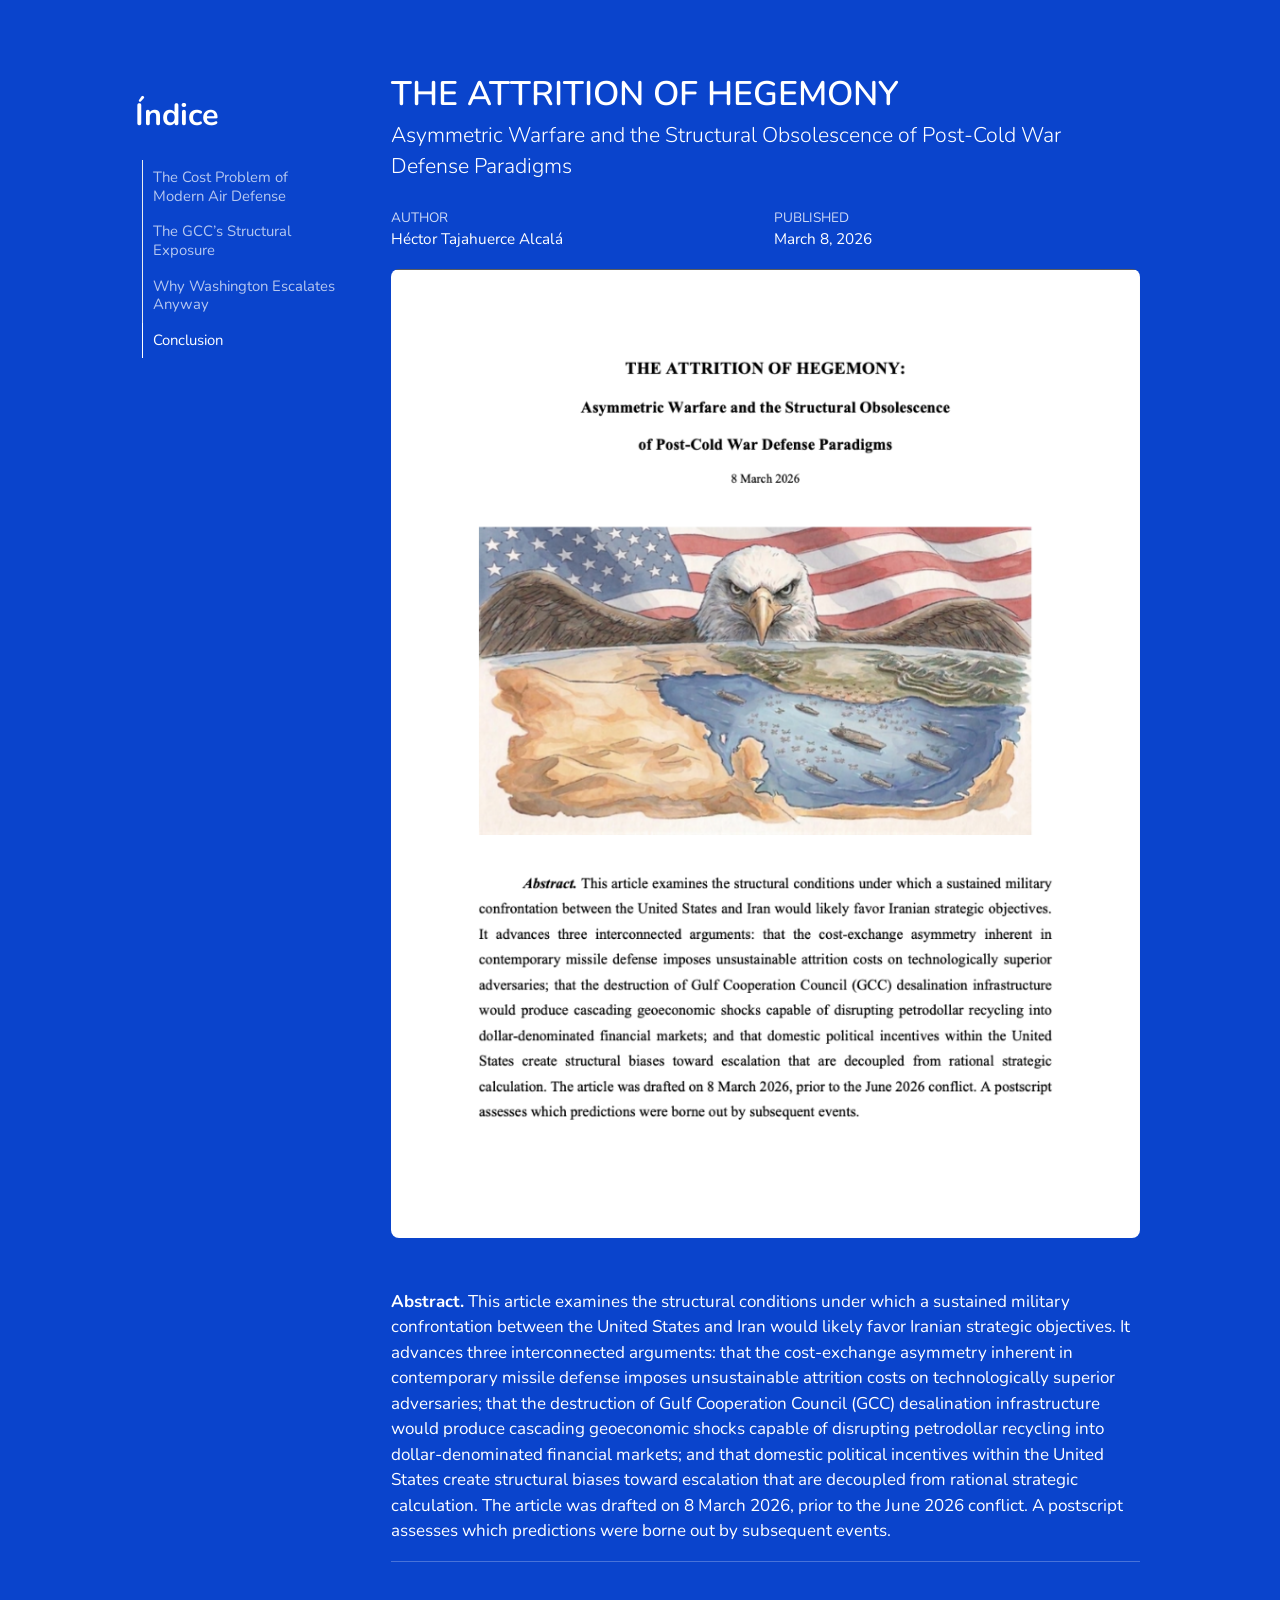
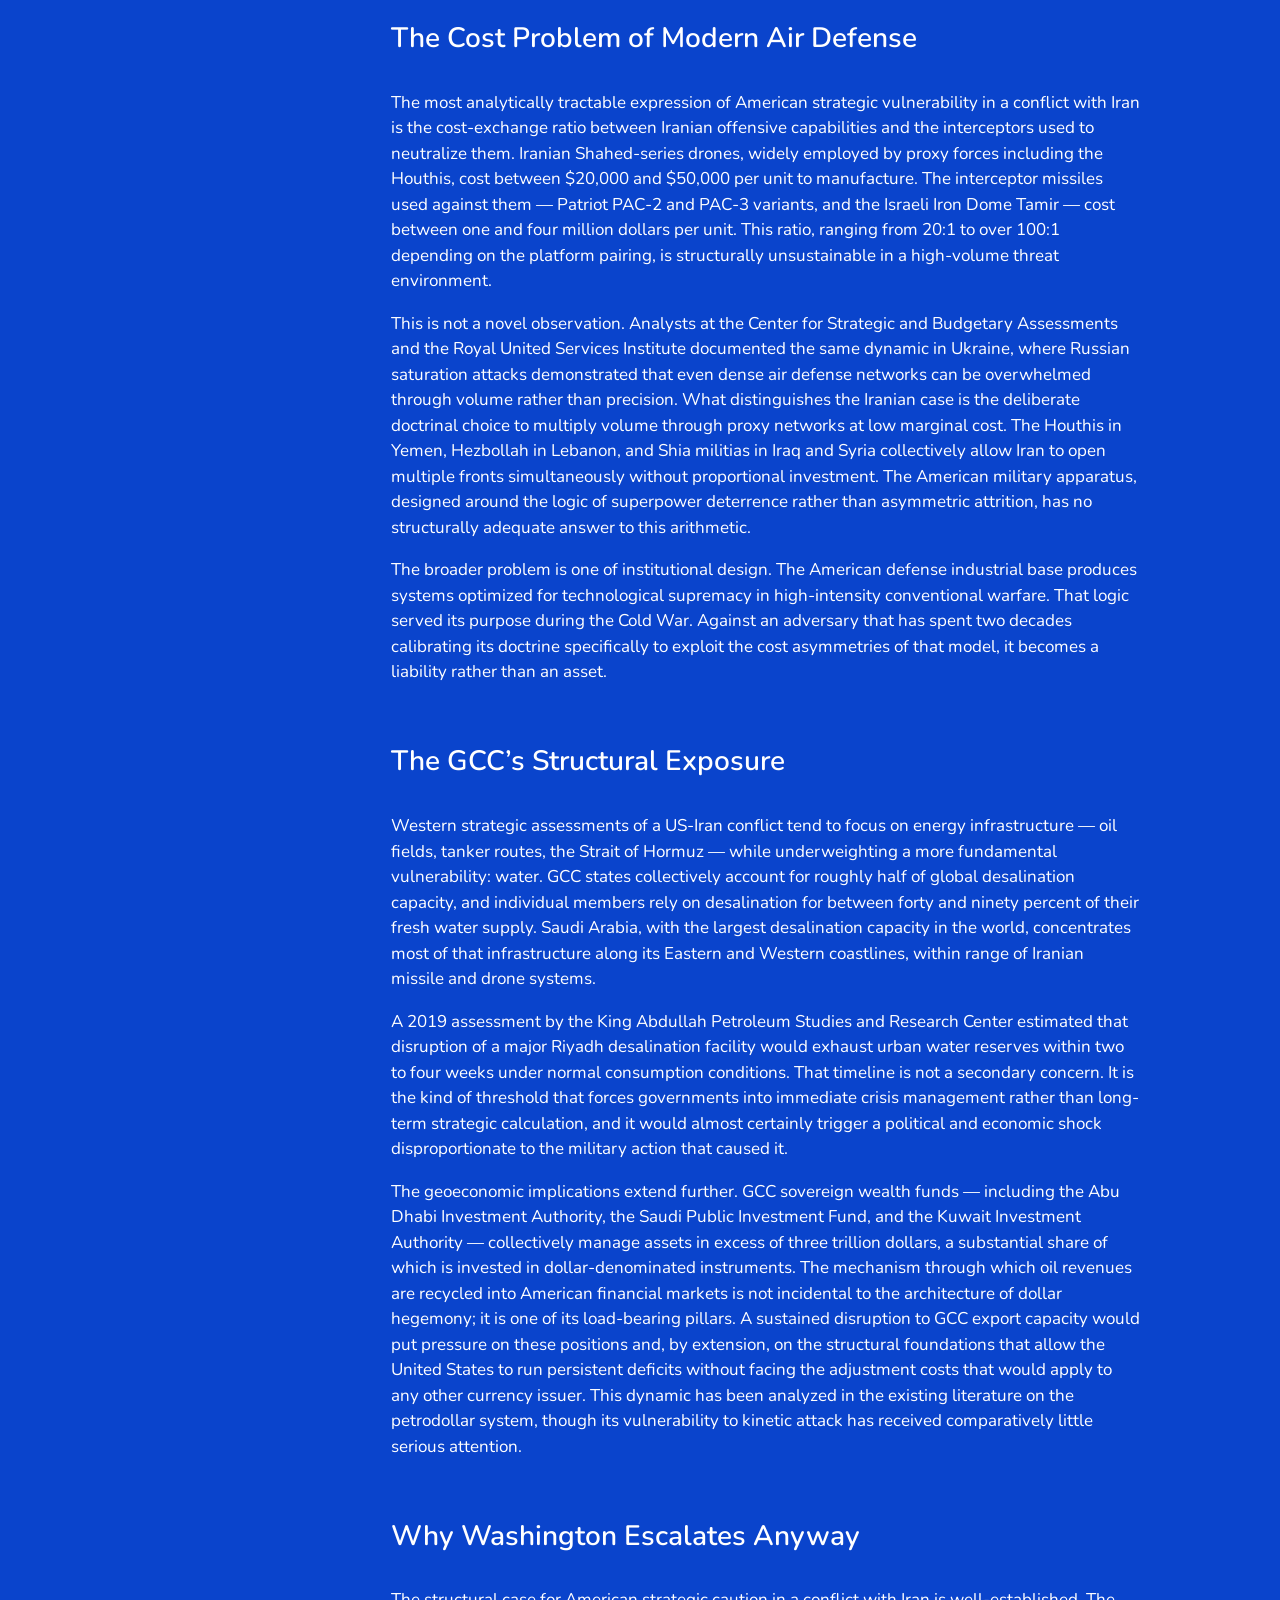
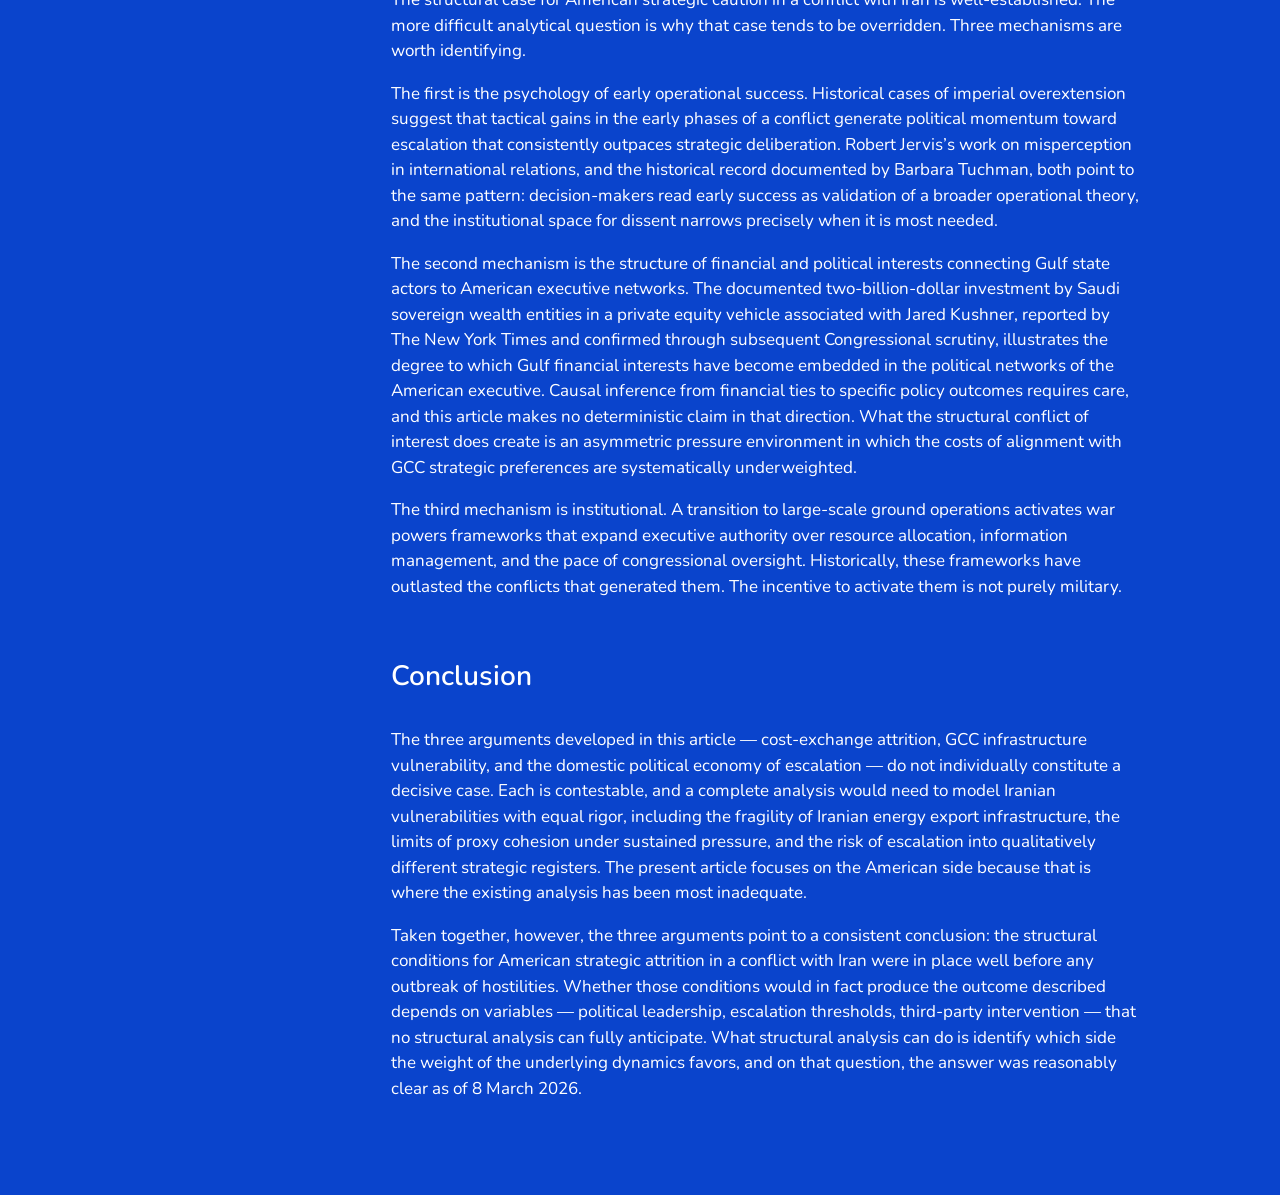
==== docs/articulo_hegemony.html @ c34b7be6 "Create article page and link from index" ====
<!DOCTYPE html>
<html xmlns="http://www.w3.org/1999/xhtml" lang="en" xml:lang="en"><head>

<meta charset="utf-8">
<meta name="generator" content="quarto-1.9.38">

<meta name="viewport" content="width=device-width, initial-scale=1.0, user-scalable=yes">

<meta name="author" content="Héctor Tajahuerce Alcalá">
<meta name="dcterms.date" content="2026-03-08">

<title>THE ATTRITION OF HEGEMONY</title>
<style>
/* Default styles provided by pandoc.
** See https://pandoc.org/MANUAL.html#variables-for-html for config info.
*/
code{white-space: pre-wrap;}
span.smallcaps{font-variant: small-caps;}
div.columns{display: flex; gap: min(4vw, 1.5em);}
div.column{flex: auto; overflow-x: auto;}
div.hanging-indent{margin-left: 1.5em; text-indent: -1.5em;}
ul.task-list{list-style: none;}
ul.task-list li input[type="checkbox"] {
  width: 0.8em;
  margin: 0 0.8em 0.2em -1em; /* quarto-specific, see https://github.com/quarto-dev/quarto-cli/issues/4556 */ 
  vertical-align: middle;
}
</style>


<script src="site_libs/quarto-nav/quarto-nav.js"></script>
<script src="site_libs/clipboard/clipboard.min.js"></script>
<script src="site_libs/quarto-search/autocomplete.umd.js"></script>
<script src="site_libs/quarto-search/fuse.min.js"></script>
<script src="site_libs/quarto-search/quarto-search.js"></script>
<meta name="quarto:offset" content="./">
<script src="site_libs/quarto-html/quarto.js" type="module"></script>
<script src="site_libs/quarto-html/tabsets/tabsets.js" type="module"></script>
<script src="site_libs/quarto-html/popper.min.js"></script>
<script src="site_libs/quarto-html/tippy.umd.min.js"></script>
<script src="site_libs/quarto-html/anchor.min.js"></script>
<link href="site_libs/quarto-html/tippy.css" rel="stylesheet">
<link href="site_libs/quarto-html/quarto-syntax-highlighting-15634bcf2e68342d4ad2dfa704d543f6.css" rel="stylesheet" id="quarto-text-highlighting-styles">
<script src="site_libs/bootstrap/bootstrap.min.js"></script>
<link href="site_libs/bootstrap/bootstrap-icons.css" rel="stylesheet">
<link href="site_libs/bootstrap/bootstrap-9e22be3872a279093625bbfcc23ac3bf.min.css" rel="stylesheet" append-hash="true" id="quarto-bootstrap" data-mode="light">
<script id="quarto-search-options" type="application/json">{
  "location": "sidebar",
  "copy-button": false,
  "collapse-after": 3,
  "panel-placement": "start",
  "type": "textbox",
  "limit": 50,
  "keyboard-shortcut": [
    "f",
    "/",
    "s"
  ],
  "show-item-context": false,
  "language": {
    "search-no-results-text": "No results",
    "search-matching-documents-text": "matching documents",
    "search-copy-link-title": "Copy link to search",
    "search-hide-matches-text": "Hide additional matches",
    "search-more-match-text": "more match in this document",
    "search-more-matches-text": "more matches in this document",
    "search-clear-button-title": "Clear",
    "search-text-placeholder": "",
    "search-detached-cancel-button-title": "Cancel",
    "search-submit-button-title": "Submit",
    "search-label": "Search"
  }
}</script>


<link rel="stylesheet" href="styles.css">
</head>

<body class="floating quarto-light">

<div id="quarto-search-results"></div>
<!-- content -->
<div id="quarto-content" class="quarto-container page-columns page-rows-contents page-layout-article">
<!-- sidebar -->
  <nav id="quarto-sidebar" class="sidebar collapse collapse-horizontal quarto-sidebar-collapse-item sidebar-navigation floating overflow-auto">
    <nav id="TOC" role="doc-toc" class="toc-active">
    <h2 id="toc-title">Índice</h2>
   
  <ul class="collapse">
  <li><a href="#the-cost-problem-of-modern-air-defense" id="toc-the-cost-problem-of-modern-air-defense" class="nav-link active" data-scroll-target="#the-cost-problem-of-modern-air-defense">The Cost Problem of Modern Air Defense</a></li>
  <li><a href="#the-gccs-structural-exposure" id="toc-the-gccs-structural-exposure" class="nav-link" data-scroll-target="#the-gccs-structural-exposure">The GCC’s Structural Exposure</a></li>
  <li><a href="#why-washington-escalates-anyway" id="toc-why-washington-escalates-anyway" class="nav-link" data-scroll-target="#why-washington-escalates-anyway">Why Washington Escalates Anyway</a></li>
  <li><a href="#conclusion" id="toc-conclusion" class="nav-link" data-scroll-target="#conclusion">Conclusion</a></li>
  </ul>
</nav>
</nav>
<div id="quarto-sidebar-glass" class="quarto-sidebar-collapse-item" data-bs-toggle="collapse" data-bs-target=".quarto-sidebar-collapse-item"></div>
<!-- margin-sidebar -->
    <div id="quarto-margin-sidebar" class="sidebar margin-sidebar zindex-bottom">
    </div>
<!-- main -->
<main class="content" id="quarto-document-content">

<header id="title-block-header" class="quarto-title-block default">
<div class="quarto-title">
<h1 class="title">THE ATTRITION OF HEGEMONY</h1>
<p class="subtitle lead">Asymmetric Warfare and the Structural Obsolescence of Post-Cold War Defense Paradigms</p>
</div>



<div class="quarto-title-meta">

    <div>
    <div class="quarto-title-meta-heading">Author</div>
    <div class="quarto-title-meta-contents">
             <p>Héctor Tajahuerce Alcalá </p>
          </div>
  </div>
    
    <div>
    <div class="quarto-title-meta-heading">Published</div>
    <div class="quarto-title-meta-contents">
      <p class="date">March 8, 2026</p>
    </div>
  </div>
  
    
  </div>
  


</header>


<p><img src="portada_articulo.png" class="img-fluid" style="width: 100%; border-radius: 8px; margin-bottom: 2rem;"></p>
<p><strong>Abstract.</strong> This article examines the structural conditions under which a sustained military confrontation between the United States and Iran would likely favor Iranian strategic objectives. It advances three interconnected arguments: that the cost-exchange asymmetry inherent in contemporary missile defense imposes unsustainable attrition costs on technologically superior adversaries; that the destruction of Gulf Cooperation Council (GCC) desalination infrastructure would produce cascading geoeconomic shocks capable of disrupting petrodollar recycling into dollar-denominated financial markets; and that domestic political incentives within the United States create structural biases toward escalation that are decoupled from rational strategic calculation. The article was drafted on 8 March 2026, prior to the June 2026 conflict. A postscript assesses which predictions were borne out by subsequent events.</p>
<hr>
<section id="the-cost-problem-of-modern-air-defense" class="level2">
<h2 class="anchored" data-anchor-id="the-cost-problem-of-modern-air-defense">The Cost Problem of Modern Air Defense</h2>
<p>The most analytically tractable expression of American strategic vulnerability in a conflict with Iran is the cost-exchange ratio between Iranian offensive capabilities and the interceptors used to neutralize them. Iranian Shahed-series drones, widely employed by proxy forces including the Houthis, cost between $20,000 and $50,000 per unit to manufacture. The interceptor missiles used against them — Patriot PAC-2 and PAC-3 variants, and the Israeli Iron Dome Tamir — cost between one and four million dollars per unit. This ratio, ranging from 20:1 to over 100:1 depending on the platform pairing, is structurally unsustainable in a high-volume threat environment.</p>
<p>This is not a novel observation. Analysts at the Center for Strategic and Budgetary Assessments and the Royal United Services Institute documented the same dynamic in Ukraine, where Russian saturation attacks demonstrated that even dense air defense networks can be overwhelmed through volume rather than precision. What distinguishes the Iranian case is the deliberate doctrinal choice to multiply volume through proxy networks at low marginal cost. The Houthis in Yemen, Hezbollah in Lebanon, and Shia militias in Iraq and Syria collectively allow Iran to open multiple fronts simultaneously without proportional investment. The American military apparatus, designed around the logic of superpower deterrence rather than asymmetric attrition, has no structurally adequate answer to this arithmetic.</p>
<p>The broader problem is one of institutional design. The American defense industrial base produces systems optimized for technological supremacy in high-intensity conventional warfare. That logic served its purpose during the Cold War. Against an adversary that has spent two decades calibrating its doctrine specifically to exploit the cost asymmetries of that model, it becomes a liability rather than an asset.</p>
</section>
<section id="the-gccs-structural-exposure" class="level2">
<h2 class="anchored" data-anchor-id="the-gccs-structural-exposure">The GCC’s Structural Exposure</h2>
<p>Western strategic assessments of a US-Iran conflict tend to focus on energy infrastructure — oil fields, tanker routes, the Strait of Hormuz — while underweighting a more fundamental vulnerability: water. GCC states collectively account for roughly half of global desalination capacity, and individual members rely on desalination for between forty and ninety percent of their fresh water supply. Saudi Arabia, with the largest desalination capacity in the world, concentrates most of that infrastructure along its Eastern and Western coastlines, within range of Iranian missile and drone systems.</p>
<p>A 2019 assessment by the King Abdullah Petroleum Studies and Research Center estimated that disruption of a major Riyadh desalination facility would exhaust urban water reserves within two to four weeks under normal consumption conditions. That timeline is not a secondary concern. It is the kind of threshold that forces governments into immediate crisis management rather than long-term strategic calculation, and it would almost certainly trigger a political and economic shock disproportionate to the military action that caused it.</p>
<p>The geoeconomic implications extend further. GCC sovereign wealth funds — including the Abu Dhabi Investment Authority, the Saudi Public Investment Fund, and the Kuwait Investment Authority — collectively manage assets in excess of three trillion dollars, a substantial share of which is invested in dollar-denominated instruments. The mechanism through which oil revenues are recycled into American financial markets is not incidental to the architecture of dollar hegemony; it is one of its load-bearing pillars. A sustained disruption to GCC export capacity would put pressure on these positions and, by extension, on the structural foundations that allow the United States to run persistent deficits without facing the adjustment costs that would apply to any other currency issuer. This dynamic has been analyzed in the existing literature on the petrodollar system, though its vulnerability to kinetic attack has received comparatively little serious attention.</p>
</section>
<section id="why-washington-escalates-anyway" class="level2">
<h2 class="anchored" data-anchor-id="why-washington-escalates-anyway">Why Washington Escalates Anyway</h2>
<p>The structural case for American strategic caution in a conflict with Iran is well-established. The more difficult analytical question is why that case tends to be overridden. Three mechanisms are worth identifying.</p>
<p>The first is the psychology of early operational success. Historical cases of imperial overextension suggest that tactical gains in the early phases of a conflict generate political momentum toward escalation that consistently outpaces strategic deliberation. Robert Jervis’s work on misperception in international relations, and the historical record documented by Barbara Tuchman, both point to the same pattern: decision-makers read early success as validation of a broader operational theory, and the institutional space for dissent narrows precisely when it is most needed.</p>
<p>The second mechanism is the structure of financial and political interests connecting Gulf state actors to American executive networks. The documented two-billion-dollar investment by Saudi sovereign wealth entities in a private equity vehicle associated with Jared Kushner, reported by The New York Times and confirmed through subsequent Congressional scrutiny, illustrates the degree to which Gulf financial interests have become embedded in the political networks of the American executive. Causal inference from financial ties to specific policy outcomes requires care, and this article makes no deterministic claim in that direction. What the structural conflict of interest does create is an asymmetric pressure environment in which the costs of alignment with GCC strategic preferences are systematically underweighted.</p>
<p>The third mechanism is institutional. A transition to large-scale ground operations activates war powers frameworks that expand executive authority over resource allocation, information management, and the pace of congressional oversight. Historically, these frameworks have outlasted the conflicts that generated them. The incentive to activate them is not purely military.</p>
</section>
<section id="conclusion" class="level2">
<h2 class="anchored" data-anchor-id="conclusion">Conclusion</h2>
<p>The three arguments developed in this article — cost-exchange attrition, GCC infrastructure vulnerability, and the domestic political economy of escalation — do not individually constitute a decisive case. Each is contestable, and a complete analysis would need to model Iranian vulnerabilities with equal rigor, including the fragility of Iranian energy export infrastructure, the limits of proxy cohesion under sustained pressure, and the risk of escalation into qualitatively different strategic registers. The present article focuses on the American side because that is where the existing analysis has been most inadequate.</p>
<p>Taken together, however, the three arguments point to a consistent conclusion: the structural conditions for American strategic attrition in a conflict with Iran were in place well before any outbreak of hostilities. Whether those conditions would in fact produce the outcome described depends on variables — political leadership, escalation thresholds, third-party intervention — that no structural analysis can fully anticipate. What structural analysis can do is identify which side the weight of the underlying dynamics favors, and on that question, the answer was reasonably clear as of 8 March 2026.</p>


</section>

</main> <!-- /main -->
<script id="quarto-html-after-body" type="application/javascript">
  window.document.addEventListener("DOMContentLoaded", function (event) {
    const icon = "";
    const anchorJS = new window.AnchorJS();
    anchorJS.options = {
      placement: 'right',
      icon: icon
    };
    anchorJS.add('.anchored');
    const isCodeAnnotation = (el) => {
      for (const clz of el.classList) {
        if (clz.startsWith('code-annotation-')) {                     
          return true;
        }
      }
      return false;
    }
    const onCopySuccess = function(e) {
      // button target
      const button = e.trigger;
      // don't keep focus
      button.blur();
      // flash "checked"
      button.classList.add('code-copy-button-checked');
      var currentTitle = button.getAttribute("title");
      button.setAttribute("title", "Copied!");
      let tooltip;
      if (window.bootstrap) {
        button.setAttribute("data-bs-toggle", "tooltip");
        button.setAttribute("data-bs-placement", "left");
        button.setAttribute("data-bs-title", "Copied!");
        tooltip = new bootstrap.Tooltip(button, 
          { trigger: "manual", 
            customClass: "code-copy-button-tooltip",
            offset: [0, -8]});
        tooltip.show();    
      }
      setTimeout(function() {
        if (tooltip) {
          tooltip.hide();
          button.removeAttribute("data-bs-title");
          button.removeAttribute("data-bs-toggle");
          button.removeAttribute("data-bs-placement");
        }
        button.setAttribute("title", currentTitle);
        button.classList.remove('code-copy-button-checked');
      }, 1000);
      // clear code selection
      e.clearSelection();
    }
    const getTextToCopy = function(trigger) {
      const outerScaffold = trigger.parentElement.cloneNode(true);
      const codeEl = outerScaffold.querySelector('code');
      for (const childEl of codeEl.children) {
        if (isCodeAnnotation(childEl)) {
          childEl.remove();
        }
      }
      return codeEl.innerText;
    }
    const clipboard = new window.ClipboardJS('.code-copy-button:not([data-in-quarto-modal])', {
      text: getTextToCopy
    });
    clipboard.on('success', onCopySuccess);
    if (window.document.getElementById('quarto-embedded-source-code-modal')) {
      const clipboardModal = new window.ClipboardJS('.code-copy-button[data-in-quarto-modal]', {
        text: getTextToCopy,
        container: window.document.getElementById('quarto-embedded-source-code-modal')
      });
      clipboardModal.on('success', onCopySuccess);
    }
      var localhostRegex = new RegExp(/^(?:http|https):\/\/localhost\:?[0-9]*\//);
      var mailtoRegex = new RegExp(/^mailto:/);
        var filterRegex = new RegExp('/' + window.location.host + '/');
      var isInternal = (href) => {
          return filterRegex.test(href) || localhostRegex.test(href) || mailtoRegex.test(href);
      }
      // Inspect non-navigation links and adorn them if external
     var links = window.document.querySelectorAll('a[href]:not(.nav-link):not(.navbar-brand):not(.toc-action):not(.sidebar-link):not(.sidebar-item-toggle):not(.pagination-link):not(.no-external):not([aria-hidden]):not(.dropdown-item):not(.quarto-navigation-tool):not(.about-link)');
      for (var i=0; i<links.length; i++) {
        const link = links[i];
        if (!isInternal(link.href)) {
          // undo the damage that might have been done by quarto-nav.js in the case of
          // links that we want to consider external
          if (link.dataset.originalHref !== undefined) {
            link.href = link.dataset.originalHref;
          }
        }
      }
    function tippyHover(el, contentFn, onTriggerFn, onUntriggerFn) {
      const config = {
        allowHTML: true,
        maxWidth: 500,
        delay: 100,
        arrow: false,
        appendTo: function(el) {
            return el.parentElement;
        },
        interactive: true,
        interactiveBorder: 10,
        theme: 'quarto',
        placement: 'bottom-start',
      };
      if (contentFn) {
        config.content = contentFn;
      }
      if (onTriggerFn) {
        config.onTrigger = onTriggerFn;
      }
      if (onUntriggerFn) {
        config.onUntrigger = onUntriggerFn;
      }
      window.tippy(el, config); 
    }
    const noterefs = window.document.querySelectorAll('a[role="doc-noteref"]');
    for (var i=0; i<noterefs.length; i++) {
      const ref = noterefs[i];
      tippyHover(ref, function() {
        // use id or data attribute instead here
        let href = ref.getAttribute('data-footnote-href') || ref.getAttribute('href');
        try { href = new URL(href).hash; } catch {}
        const id = href.replace(/^#\/?/, "");
        const note = window.document.getElementById(id);
        if (note) {
          return note.innerHTML;
        } else {
          return "";
        }
      });
    }
    const xrefs = window.document.querySelectorAll('a.quarto-xref');
    const processXRef = (id, note) => {
      // Strip column container classes
      const stripColumnClz = (el) => {
        el.classList.remove("page-full", "page-columns");
        if (el.children) {
          for (const child of el.children) {
            stripColumnClz(child);
          }
        }
      }
      stripColumnClz(note)
      if (id === null || id.startsWith('sec-')) {
        // Special case sections, only their first couple elements
        const container = document.createElement("div");
        if (note.children && note.children.length > 2) {
          container.appendChild(note.children[0].cloneNode(true));
          for (let i = 1; i < note.children.length; i++) {
            const child = note.children[i];
            if (child.tagName === "P" && child.innerText === "") {
              continue;
            } else {
              container.appendChild(child.cloneNode(true));
              break;
            }
          }
          if (window.Quarto?.typesetMath) {
            window.Quarto.typesetMath(container);
          }
          return container.innerHTML
        } else {
          if (window.Quarto?.typesetMath) {
            window.Quarto.typesetMath(note);
          }
          return note.innerHTML;
        }
      } else {
        // Remove any anchor links if they are present
        const anchorLink = note.querySelector('a.anchorjs-link');
        if (anchorLink) {
          anchorLink.remove();
        }
        if (window.Quarto?.typesetMath) {
          window.Quarto.typesetMath(note);
        }
        if (note.classList.contains("callout")) {
          return note.outerHTML;
        } else {
          return note.innerHTML;
        }
      }
    }
    for (var i=0; i<xrefs.length; i++) {
      const xref = xrefs[i];
      tippyHover(xref, undefined, function(instance) {
        instance.disable();
        let url = xref.getAttribute('href');
        let hash = undefined; 
        if (url.startsWith('#')) {
          hash = url;
        } else {
          try { hash = new URL(url).hash; } catch {}
        }
        if (hash) {
          const id = hash.replace(/^#\/?/, "");
          const note = window.document.getElementById(id);
          if (note !== null) {
            try {
              const html = processXRef(id, note.cloneNode(true));
              instance.setContent(html);
            } finally {
              instance.enable();
              instance.show();
            }
          } else {
            // See if we can fetch this
            fetch(url.split('#')[0])
            .then(res => res.text())
            .then(html => {
              const parser = new DOMParser();
              const htmlDoc = parser.parseFromString(html, "text/html");
              const note = htmlDoc.getElementById(id);
              if (note !== null) {
                const html = processXRef(id, note);
                instance.setContent(html);
              } 
            }).finally(() => {
              instance.enable();
              instance.show();
            });
          }
        } else {
          // See if we can fetch a full url (with no hash to target)
          // This is a special case and we should probably do some content thinning / targeting
          fetch(url)
          .then(res => res.text())
          .then(html => {
            const parser = new DOMParser();
            const htmlDoc = parser.parseFromString(html, "text/html");
            const note = htmlDoc.querySelector('main.content');
            if (note !== null) {
              // This should only happen for chapter cross references
              // (since there is no id in the URL)
              // remove the first header
              if (note.children.length > 0 && note.children[0].tagName === "HEADER") {
                note.children[0].remove();
              }
              const html = processXRef(null, note);
              instance.setContent(html);
            } 
          }).finally(() => {
            instance.enable();
            instance.show();
          });
        }
      }, function(instance) {
      });
    }
        let selectedAnnoteEl;
        const selectorForAnnotation = ( cell, annotation) => {
          let cellAttr = 'data-code-cell="' + cell + '"';
          let lineAttr = 'data-code-annotation="' +  annotation + '"';
          const selector = 'span[' + cellAttr + '][' + lineAttr + ']';
          return selector;
        }
        const selectCodeLines = (annoteEl) => {
          const doc = window.document;
          const targetCell = annoteEl.getAttribute("data-target-cell");
          const targetAnnotation = annoteEl.getAttribute("data-target-annotation");
          const annoteSpan = window.document.querySelector(selectorForAnnotation(targetCell, targetAnnotation));
          const lines = annoteSpan.getAttribute("data-code-lines").split(",");
          const lineIds = lines.map((line) => {
            return targetCell + "-" + line;
          })
          let top = null;
          let height = null;
          let parent = null;
          if (lineIds.length > 0) {
              //compute the position of the single el (top and bottom and make a div)
              const el = window.document.getElementById(lineIds[0]);
              top = el.offsetTop;
              height = el.offsetHeight;
              parent = el.parentElement.parentElement;
            if (lineIds.length > 1) {
              const lastEl = window.document.getElementById(lineIds[lineIds.length - 1]);
              const bottom = lastEl.offsetTop + lastEl.offsetHeight;
              height = bottom - top;
            }
            if (top !== null && height !== null && parent !== null) {
              // cook up a div (if necessary) and position it 
              let div = window.document.getElementById("code-annotation-line-highlight");
              if (div === null) {
                div = window.document.createElement("div");
                div.setAttribute("id", "code-annotation-line-highlight");
                div.style.position = 'absolute';
                parent.appendChild(div);
              }
              div.style.top = top - 2 + "px";
              div.style.height = height + 4 + "px";
              div.style.left = 0;
              let gutterDiv = window.document.getElementById("code-annotation-line-highlight-gutter");
              if (gutterDiv === null) {
                gutterDiv = window.document.createElement("div");
                gutterDiv.setAttribute("id", "code-annotation-line-highlight-gutter");
                gutterDiv.style.position = 'absolute';
                const codeCell = window.document.getElementById(targetCell);
                const gutter = codeCell.querySelector('.code-annotation-gutter');
                gutter.appendChild(gutterDiv);
              }
              gutterDiv.style.top = top - 2 + "px";
              gutterDiv.style.height = height + 4 + "px";
            }
            selectedAnnoteEl = annoteEl;
          }
        };
        const unselectCodeLines = () => {
          const elementsIds = ["code-annotation-line-highlight", "code-annotation-line-highlight-gutter"];
          elementsIds.forEach((elId) => {
            const div = window.document.getElementById(elId);
            if (div) {
              div.remove();
            }
          });
          selectedAnnoteEl = undefined;
        };
          // Handle positioning of the toggle
      window.addEventListener(
        "resize",
        throttle(() => {
          elRect = undefined;
          if (selectedAnnoteEl) {
            selectCodeLines(selectedAnnoteEl);
          }
        }, 10)
      );
      function throttle(fn, ms) {
      let throttle = false;
      let timer;
        return (...args) => {
          if(!throttle) { // first call gets through
              fn.apply(this, args);
              throttle = true;
          } else { // all the others get throttled
              if(timer) clearTimeout(timer); // cancel #2
              timer = setTimeout(() => {
                fn.apply(this, args);
                timer = throttle = false;
              }, ms);
          }
        };
      }
        // Attach click handler to the DT
        const annoteDls = window.document.querySelectorAll('dt[data-target-cell]');
        for (const annoteDlNode of annoteDls) {
          annoteDlNode.addEventListener('click', (event) => {
            const clickedEl = event.target;
            if (clickedEl !== selectedAnnoteEl) {
              unselectCodeLines();
              const activeEl = window.document.querySelector('dt[data-target-cell].code-annotation-active');
              if (activeEl) {
                activeEl.classList.remove('code-annotation-active');
              }
              selectCodeLines(clickedEl);
              clickedEl.classList.add('code-annotation-active');
            } else {
              // Unselect the line
              unselectCodeLines();
              clickedEl.classList.remove('code-annotation-active');
            }
          });
        }
    const findCites = (el) => {
      const parentEl = el.parentElement;
      if (parentEl) {
        const cites = parentEl.dataset.cites;
        if (cites) {
          return {
            el,
            cites: cites.split(' ')
          };
        } else {
          return findCites(el.parentElement)
        }
      } else {
        return undefined;
      }
    };
    var bibliorefs = window.document.querySelectorAll('a[role="doc-biblioref"]');
    for (var i=0; i<bibliorefs.length; i++) {
      const ref = bibliorefs[i];
      const citeInfo = findCites(ref);
      if (citeInfo) {
        tippyHover(citeInfo.el, function() {
          var popup = window.document.createElement('div');
          citeInfo.cites.forEach(function(cite) {
            var citeDiv = window.document.createElement('div');
            citeDiv.classList.add('hanging-indent');
            citeDiv.classList.add('csl-entry');
            var biblioDiv = window.document.getElementById('ref-' + cite);
            if (biblioDiv) {
              citeDiv.innerHTML = biblioDiv.innerHTML;
            }
            popup.appendChild(citeDiv);
          });
          return popup.innerHTML;
        });
      }
    }
  });
  </script>
</div> <!-- /content -->




</body></html>
---- docs/site_libs/quarto-html/tippy.css ----
.tippy-box[data-animation=fade][data-state=hidden]{opacity:0}[data-tippy-root]{max-width:calc(100vw - 10px)}.tippy-box{position:relative;background-color:#333;color:#fff;border-radius:4px;font-size:14px;line-height:1.4;white-space:normal;outline:0;transition-property:transform,visibility,opacity}.tippy-box[data-placement^=top]>.tippy-arrow{bottom:0}.tippy-box[data-placement^=top]>.tippy-arrow:before{bottom:-7px;left:0;border-width:8px 8px 0;border-top-color:initial;transform-origin:center top}.tippy-box[data-placement^=bottom]>.tippy-arrow{top:0}.tippy-box[data-placement^=bottom]>.tippy-arrow:before{top:-7px;left:0;border-width:0 8px 8px;border-bottom-color:initial;transform-origin:center bottom}.tippy-box[data-placement^=left]>.tippy-arrow{right:0}.tippy-box[data-placement^=left]>.tippy-arrow:before{border-width:8px 0 8px 8px;border-left-color:initial;right:-7px;transform-origin:center left}.tippy-box[data-placement^=right]>.tippy-arrow{left:0}.tippy-box[data-placement^=right]>.tippy-arrow:before{left:-7px;border-width:8px 8px 8px 0;border-right-color:initial;transform-origin:center right}.tippy-box[data-inertia][data-state=visible]{transition-timing-function:cubic-bezier(.54,1.5,.38,1.11)}.tippy-arrow{width:16px;height:16px;color:#333}.tippy-arrow:before{content:"";position:absolute;border-color:transparent;border-style:solid}.tippy-content{position:relative;padding:5px 9px;z-index:1}
---- docs/site_libs/quarto-html/quarto-syntax-highlighting-15634bcf2e68342d4ad2dfa704d543f6.css ----
/* quarto syntax highlight colors */
:root {
  --quarto-hl-ot-color: #003B4F;
  --quarto-hl-at-color: #657422;
  --quarto-hl-ss-color: #20794D;
  --quarto-hl-an-color: #5E5E5E;
  --quarto-hl-fu-color: #4758AB;
  --quarto-hl-st-color: #20794D;
  --quarto-hl-cf-color: #003B4F;
  --quarto-hl-op-color: #5E5E5E;
  --quarto-hl-er-color: #AD0000;
  --quarto-hl-bn-color: #AD0000;
  --quarto-hl-al-color: #AD0000;
  --quarto-hl-va-color: #111111;
  --quarto-hl-bu-color: inherit;
  --quarto-hl-ex-color: inherit;
  --quarto-hl-pp-color: #AD0000;
  --quarto-hl-in-color: #5E5E5E;
  --quarto-hl-vs-color: #20794D;
  --quarto-hl-wa-color: #5E5E5E;
  --quarto-hl-do-color: #5E5E5E;
  --quarto-hl-im-color: #00769E;
  --quarto-hl-ch-color: #20794D;
  --quarto-hl-dt-color: #AD0000;
  --quarto-hl-fl-color: #AD0000;
  --quarto-hl-co-color: #5E5E5E;
  --quarto-hl-cv-color: #5E5E5E;
  --quarto-hl-cn-color: #8f5902;
  --quarto-hl-sc-color: #5E5E5E;
  --quarto-hl-dv-color: #AD0000;
  --quarto-hl-kw-color: #003B4F;
}

/* other quarto variables */
:root {
  --quarto-font-monospace: SFMono-Regular, Menlo, Monaco, Consolas, "Liberation Mono", "Courier New", monospace;
}

/* syntax highlight based on Pandoc's rules */
pre > code.sourceCode > span {
  color: #003B4F;
}

code.sourceCode > span {
  color: #003B4F;
}

div.sourceCode,
div.sourceCode pre.sourceCode {
  color: #003B4F;
}

/* Normal */
code span {
  color: #003B4F;
}

/* Alert */
code span.al {
  color: #AD0000;
  font-style: inherit;
}

/* Annotation */
code span.an {
  color: #5E5E5E;
  font-style: inherit;
}

/* Attribute */
code span.at {
  color: #657422;
  font-style: inherit;
}

/* BaseN */
code span.bn {
  color: #AD0000;
  font-style: inherit;
}

/* BuiltIn */
code span.bu {
  font-style: inherit;
}

/* ControlFlow */
code span.cf {
  color: #003B4F;
  font-weight: bold;
  font-style: inherit;
}

/* Char */
code span.ch {
  color: #20794D;
  font-style: inherit;
}

/* Constant */
code span.cn {
  color: #8f5902;
  font-style: inherit;
}

/* Comment */
code span.co {
  color: #5E5E5E;
  font-style: inherit;
}

/* CommentVar */
code span.cv {
  color: #5E5E5E;
  font-style: italic;
}

/* Documentation */
code span.do {
  color: #5E5E5E;
  font-style: italic;
}

/* DataType */
code span.dt {
  color: #AD0000;
  font-style: inherit;
}

/* DecVal */
code span.dv {
  color: #AD0000;
  font-style: inherit;
}

/* Error */
code span.er {
  color: #AD0000;
  font-style: inherit;
}

/* Extension */
code span.ex {
  font-style: inherit;
}

/* Float */
code span.fl {
  color: #AD0000;
  font-style: inherit;
}

/* Function */
code span.fu {
  color: #4758AB;
  font-style: inherit;
}

/* Import */
code span.im {
  color: #00769E;
  font-style: inherit;
}

/* Information */
code span.in {
  color: #5E5E5E;
  font-style: inherit;
}

/* Keyword */
code span.kw {
  color: #003B4F;
  font-weight: bold;
  font-style: inherit;
}

/* Operator */
code span.op {
  color: #5E5E5E;
  font-style: inherit;
}

/* Other */
code span.ot {
  color: #003B4F;
  font-style: inherit;
}

/* Preprocessor */
code span.pp {
  color: #AD0000;
  font-style: inherit;
}

/* SpecialChar */
code span.sc {
  color: #5E5E5E;
  font-style: inherit;
}

/* SpecialString */
code span.ss {
  color: #20794D;
  font-style: inherit;
}

/* String */
code span.st {
  color: #20794D;
  font-style: inherit;
}

/* Variable */
code span.va {
  color: #111111;
  font-style: inherit;
}

/* VerbatimString */
code span.vs {
  color: #20794D;
  font-style: inherit;
}

/* Warning */
code span.wa {
  color: #5E5E5E;
  font-style: italic;
}

.prevent-inlining {
  content: "</";
}

/*# sourceMappingURL=f23921c56f73e400b49028c9186a1aa0.css.map */
---- docs/styles.css ----
@import url('https://fonts.googleapis.com/css2?family=Nunito:wght@300;400;600;700&display=swap');

body, .quarto-container, .page-columns, .content, #quarto-content, #quarto-margin-sidebar, .sidebar {
  background-color: #0a44cc !important;
  color: white !important;
  font-family: 'Nunito', sans-serif !important;
}

h1, h2, h3, h4, h5, h6 {
  color: white !important;
  font-family: 'Nunito', sans-serif !important;
  border: none !important;
}

#title-block-header {
  margin-top: 2.5rem !important;
}

section {
  border: none !important;
}

h2 {
  margin-top: 3.5rem !important;
  margin-bottom: 1.5rem !important;
}

a {
  color: #e0e0e0;
}

a:hover {
  color: white;
}

.card {
  aspect-ratio: 4 / 5;
  background-color: #0d52f6 !important;
  color: white !important;
  border: 1px solid rgba(255, 255, 255, 0.2) !important;
}

.card-title {
  color: white !important;
  opacity: 0;
  transition: opacity 0.3s ease-in-out;
}

.card-overlay {
  position: absolute;
  top: 0;
  left: 0;
  width: 100%;
  height: 100%;
  background-color: rgba(10, 68, 204, 0.85); /* Semi-transparent blue */
  opacity: 0;
  transition: opacity 0.3s ease-in-out;
  z-index: 1;
}

.card:hover .card-title,
.card:hover .card-overlay {
  opacity: 1;
}

#TOC {
  font-size: 1.4rem;
}

#TOC a {
  color: rgba(255, 255, 255, 0.7) !important;
}

#TOC a.active {
  color: white !important;
  border-left-color: white !important;
}

#toc-title {
  font-size: 1.8rem;
  font-weight: bold;
  margin-bottom: 1.5rem;
  color: white !important;
}

#TOC ul {
  line-height: 2;
}

#TOC .nav-link {
  padding-top: 0.5rem;
  padding-bottom: 0.5rem;
}

html {
  scroll-padding-top: 80px;
}

#TOC ul.collapse {
  display: block !important;
}
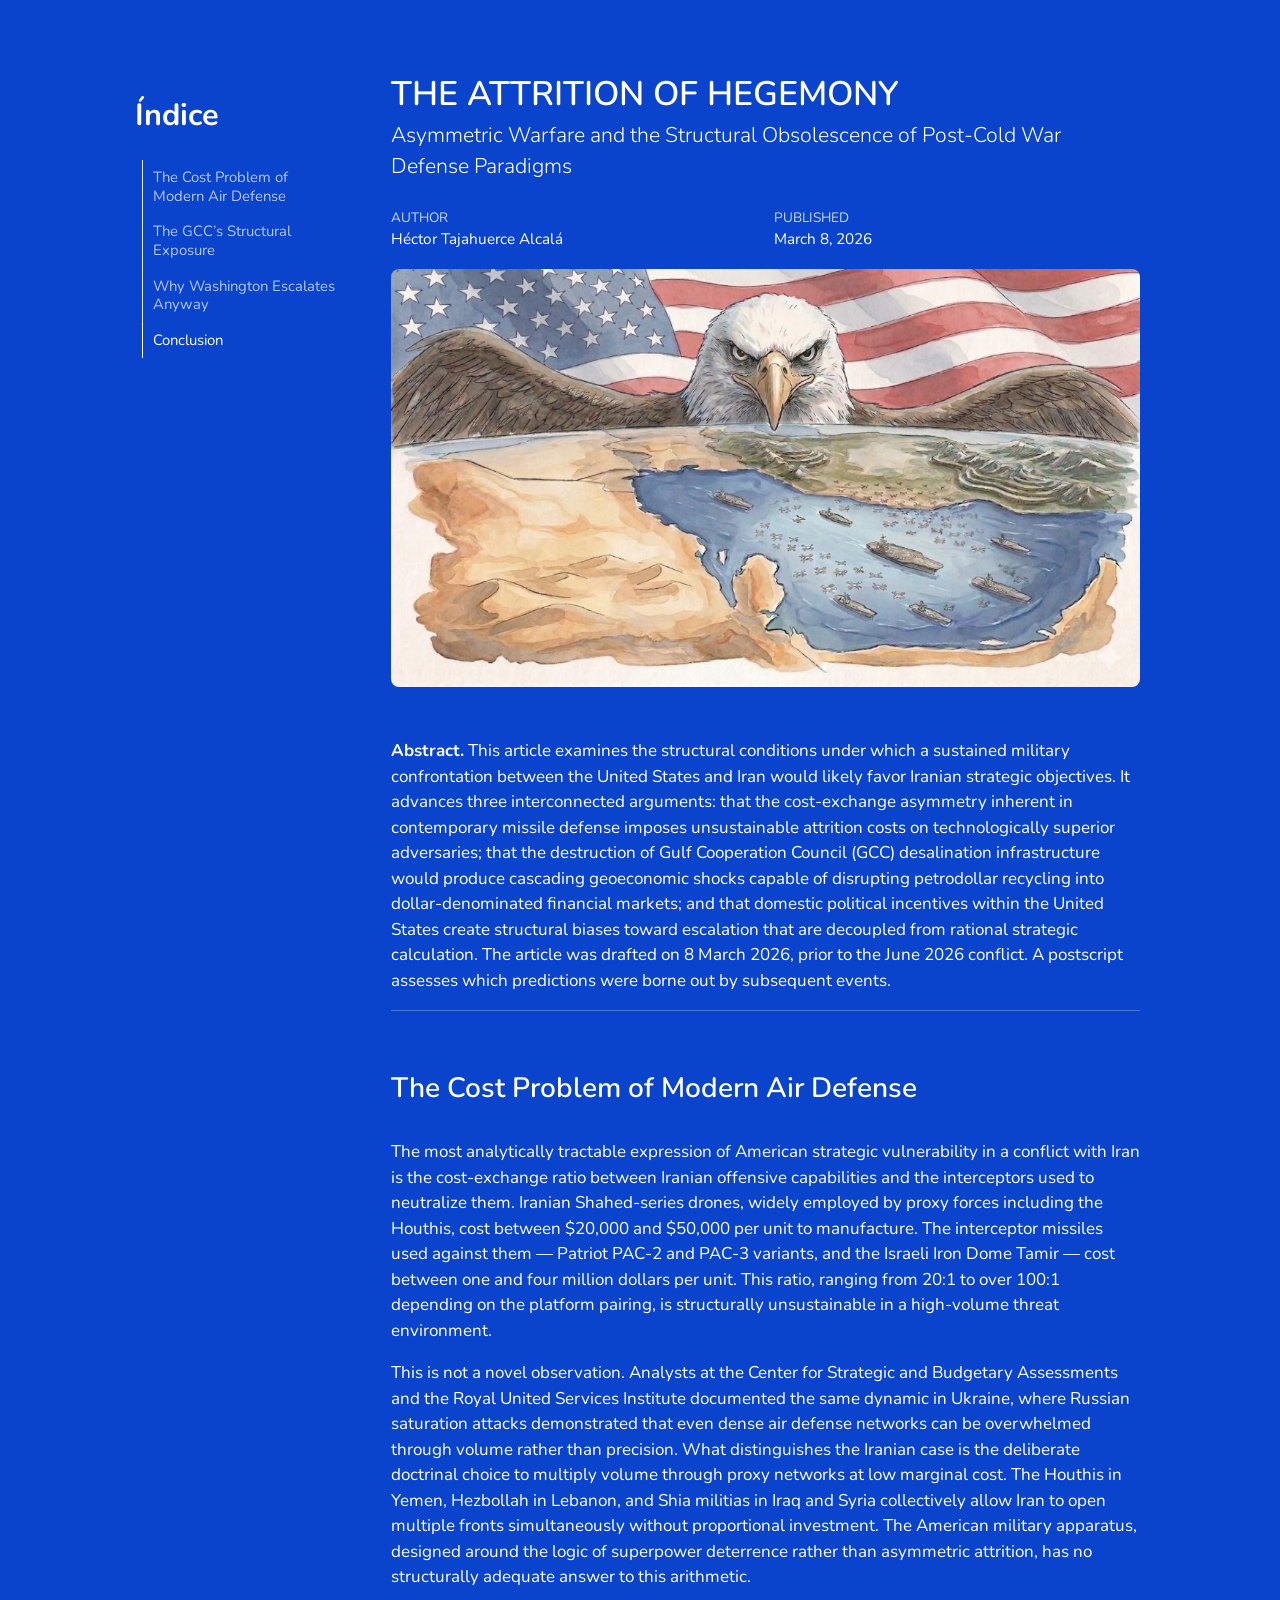
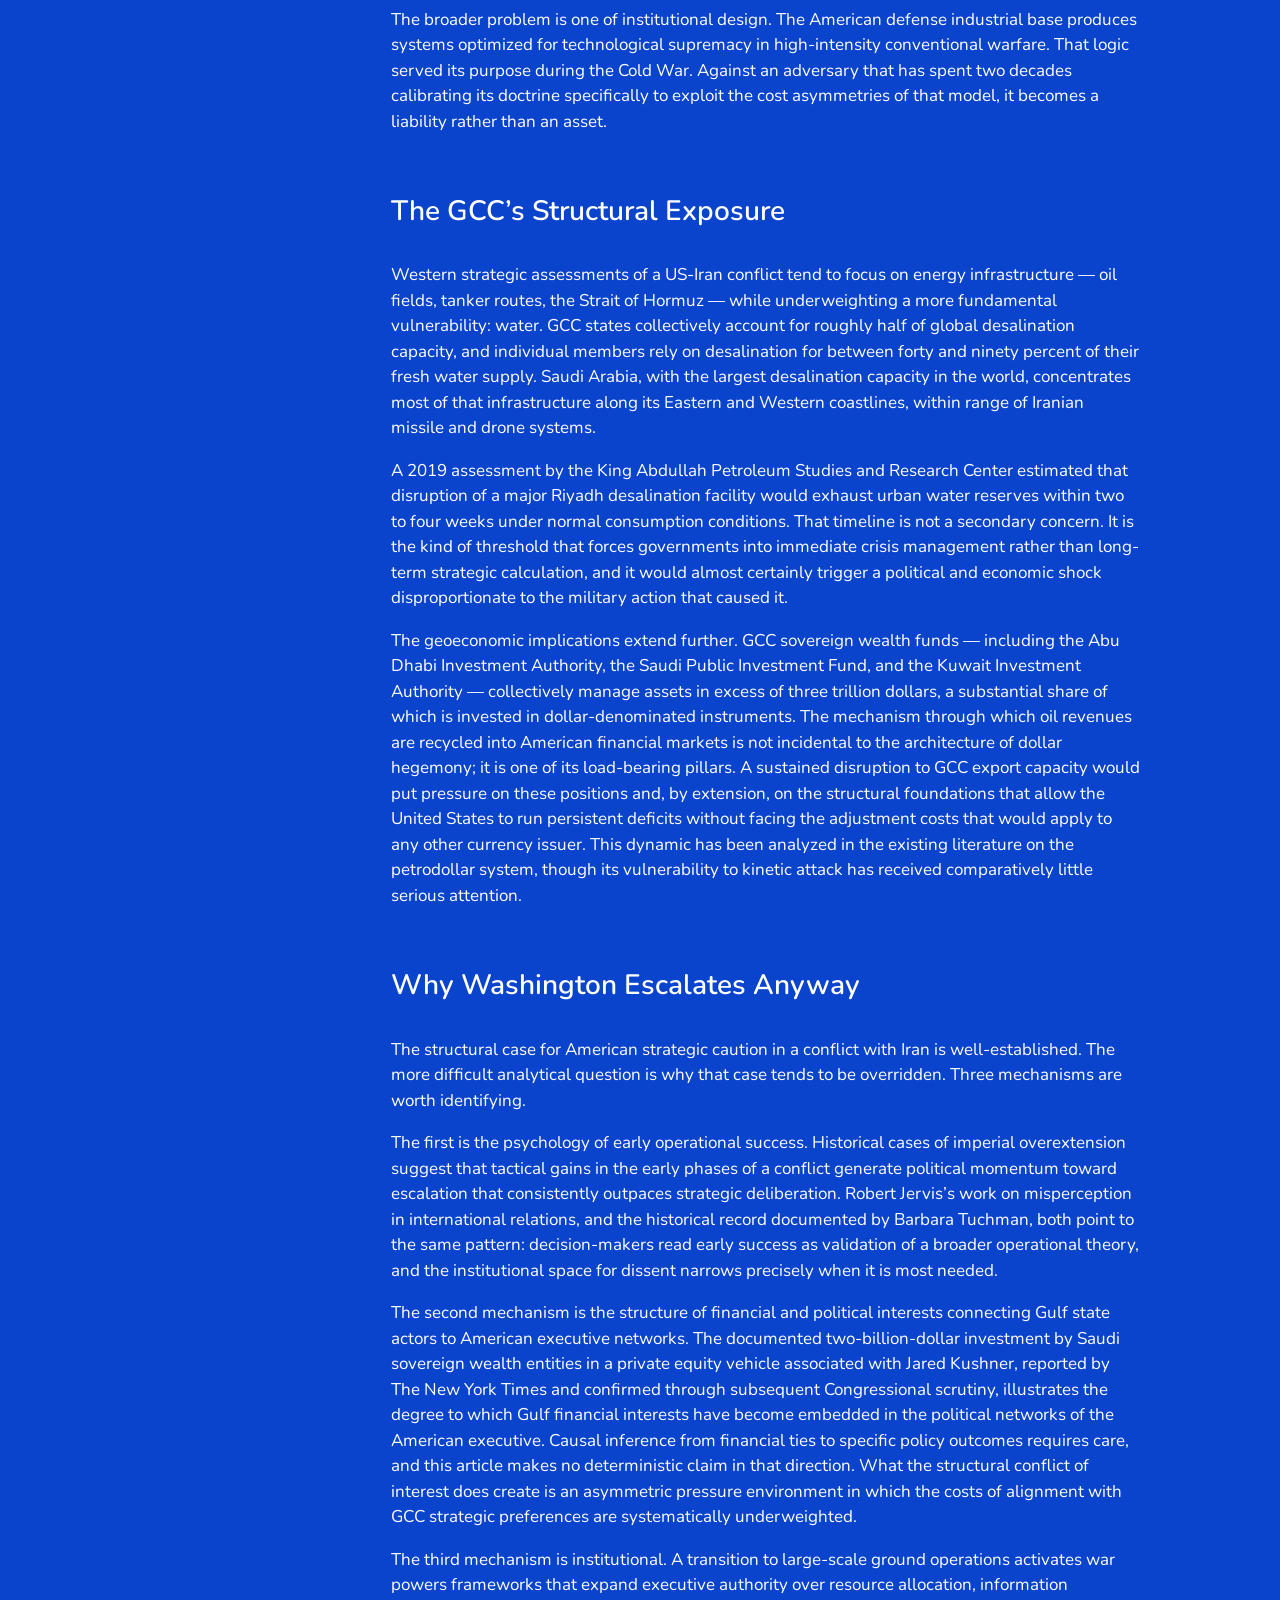
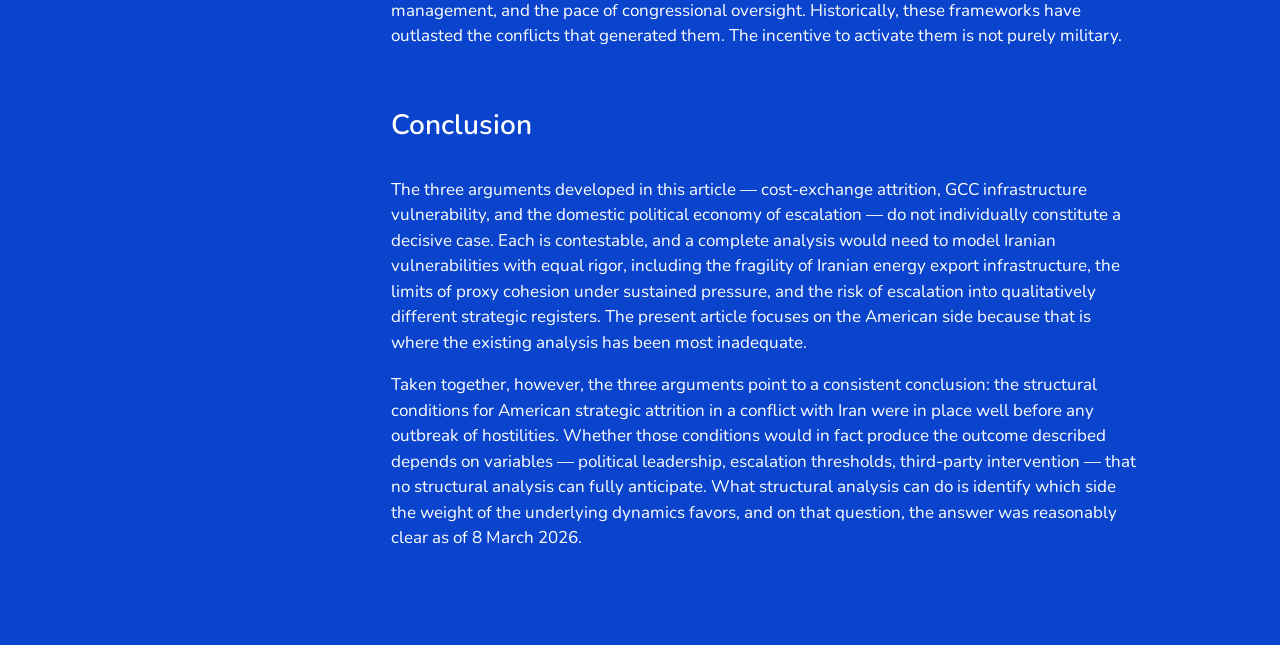
==== commit e62e24c2: "Update cover photo in full article page" ====
--- a/docs/articulo_hegemony.html
+++ b/docs/articulo_hegemony.html
@@ -133,7 +133,7 @@
 </header>
 
 
-<p><img src="portada_articulo.png" class="img-fluid" style="width: 100%; border-radius: 8px; margin-bottom: 2rem;"></p>
+<p><img src="portada_articulo_hero.jpg" class="img-fluid" style="width: 100%; border-radius: 8px; margin-bottom: 2rem;"></p>
 <p><strong>Abstract.</strong> This article examines the structural conditions under which a sustained military confrontation between the United States and Iran would likely favor Iranian strategic objectives. It advances three interconnected arguments: that the cost-exchange asymmetry inherent in contemporary missile defense imposes unsustainable attrition costs on technologically superior adversaries; that the destruction of Gulf Cooperation Council (GCC) desalination infrastructure would produce cascading geoeconomic shocks capable of disrupting petrodollar recycling into dollar-denominated financial markets; and that domestic political incentives within the United States create structural biases toward escalation that are decoupled from rational strategic calculation. The article was drafted on 8 March 2026, prior to the June 2026 conflict. A postscript assesses which predictions were borne out by subsequent events.</p>
 <hr>
 <section id="the-cost-problem-of-modern-air-defense" class="level2">
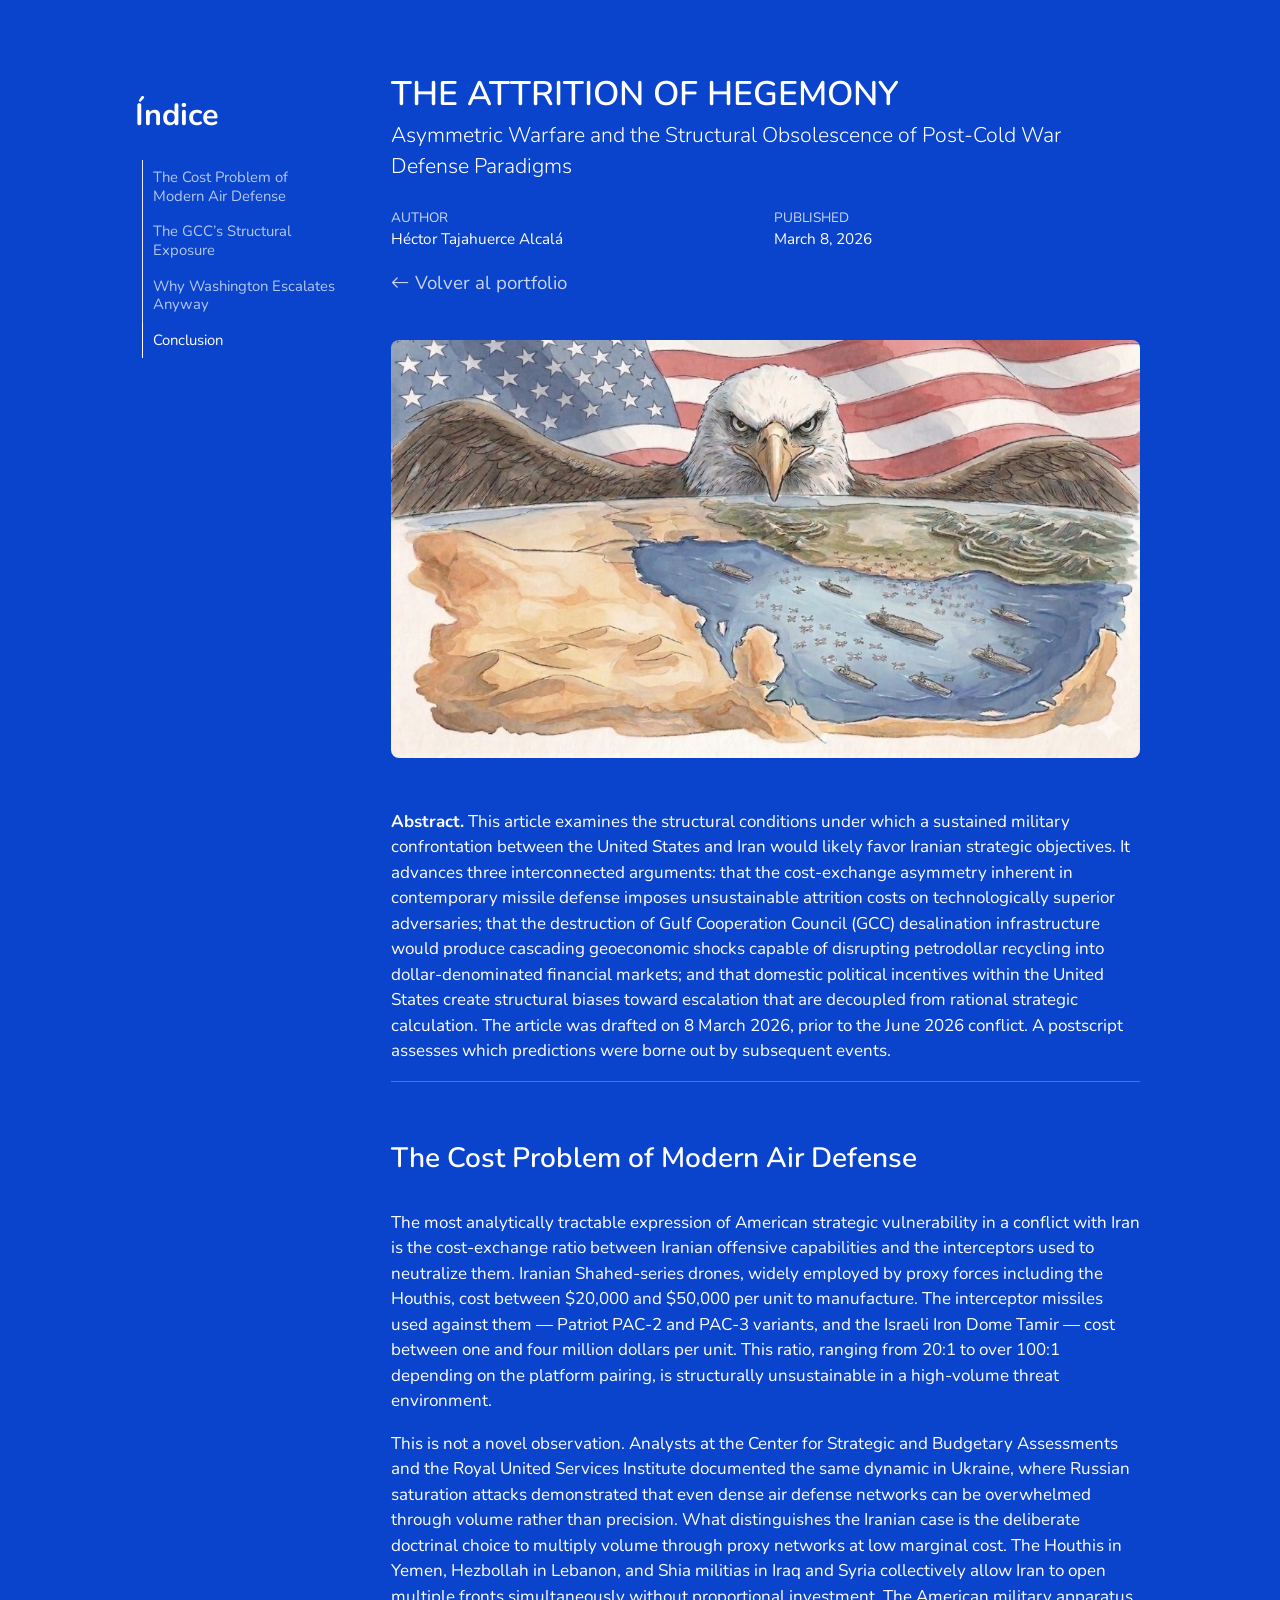
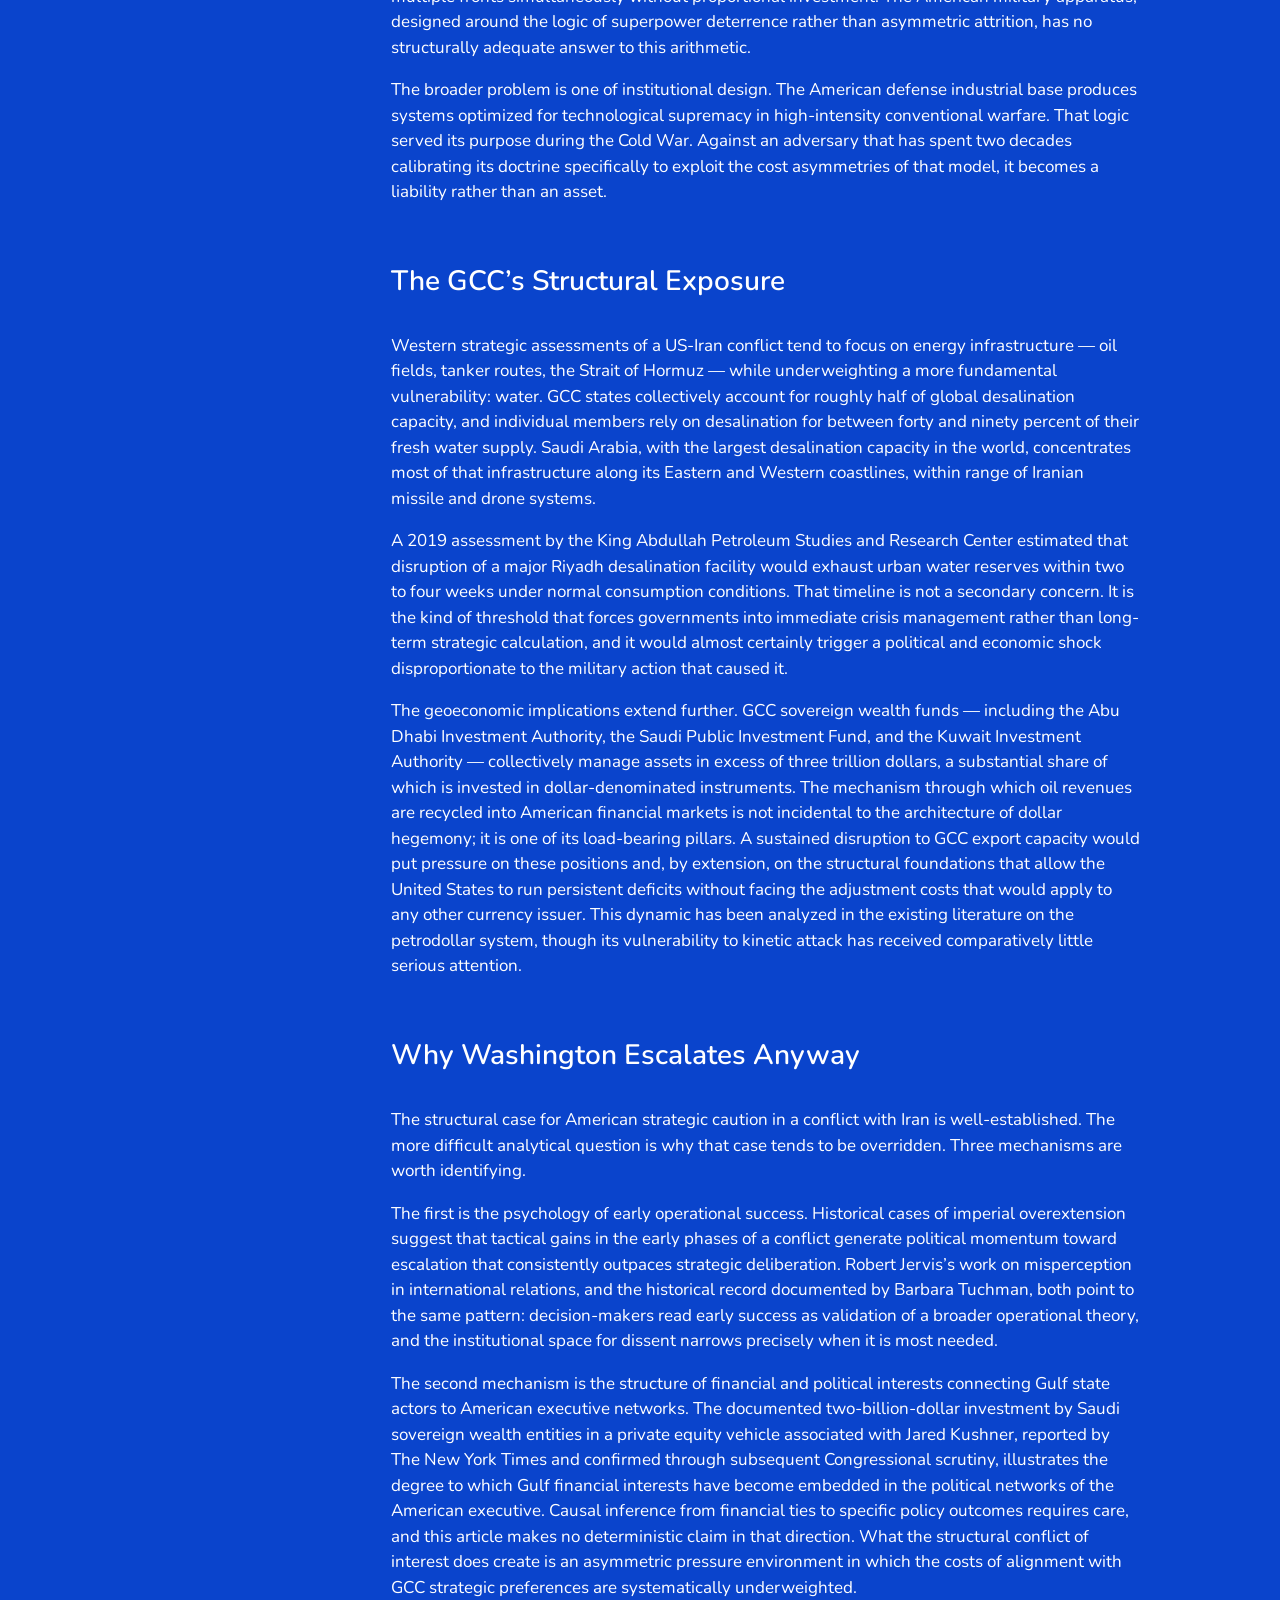
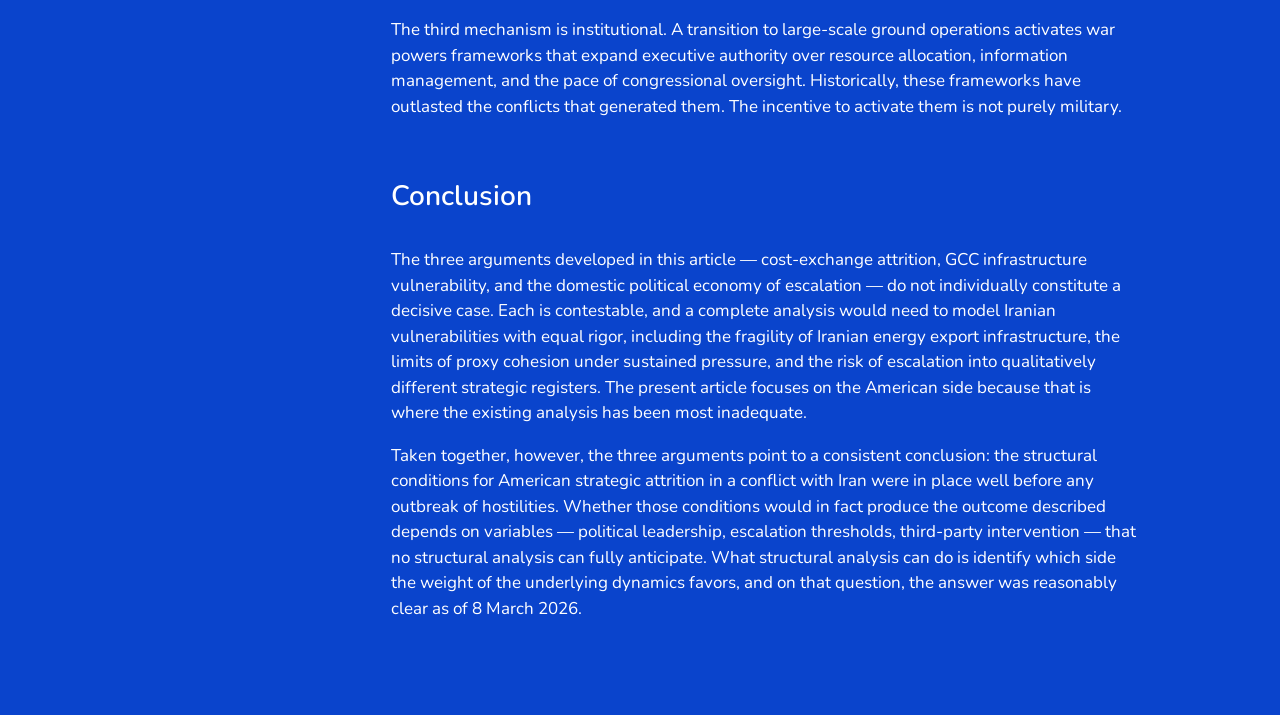
==== commit e1536f63: "Capitalize title and add back arrow to article page" ====
--- a/docs/articulo_hegemony.html
+++ b/docs/articulo_hegemony.html
@@ -133,6 +133,7 @@
 </header>
 
 
+<p><a href="index.html" class="text-light text-decoration-none d-inline-block mb-4" style="font-size: 1.1rem; transition: opacity 0.2s; opacity: 0.8;" onmouseover="this.style.opacity='1'" onmouseout="this.style.opacity='0.8'"> <i class="bi bi-arrow-left"></i> Volver al portfolio </a></p>
 <p><img src="portada_articulo_hero.jpg" class="img-fluid" style="width: 100%; border-radius: 8px; margin-bottom: 2rem;"></p>
 <p><strong>Abstract.</strong> This article examines the structural conditions under which a sustained military confrontation between the United States and Iran would likely favor Iranian strategic objectives. It advances three interconnected arguments: that the cost-exchange asymmetry inherent in contemporary missile defense imposes unsustainable attrition costs on technologically superior adversaries; that the destruction of Gulf Cooperation Council (GCC) desalination infrastructure would produce cascading geoeconomic shocks capable of disrupting petrodollar recycling into dollar-denominated financial markets; and that domestic political incentives within the United States create structural biases toward escalation that are decoupled from rational strategic calculation. The article was drafted on 8 March 2026, prior to the June 2026 conflict. A postscript assesses which predictions were borne out by subsequent events.</p>
 <hr>
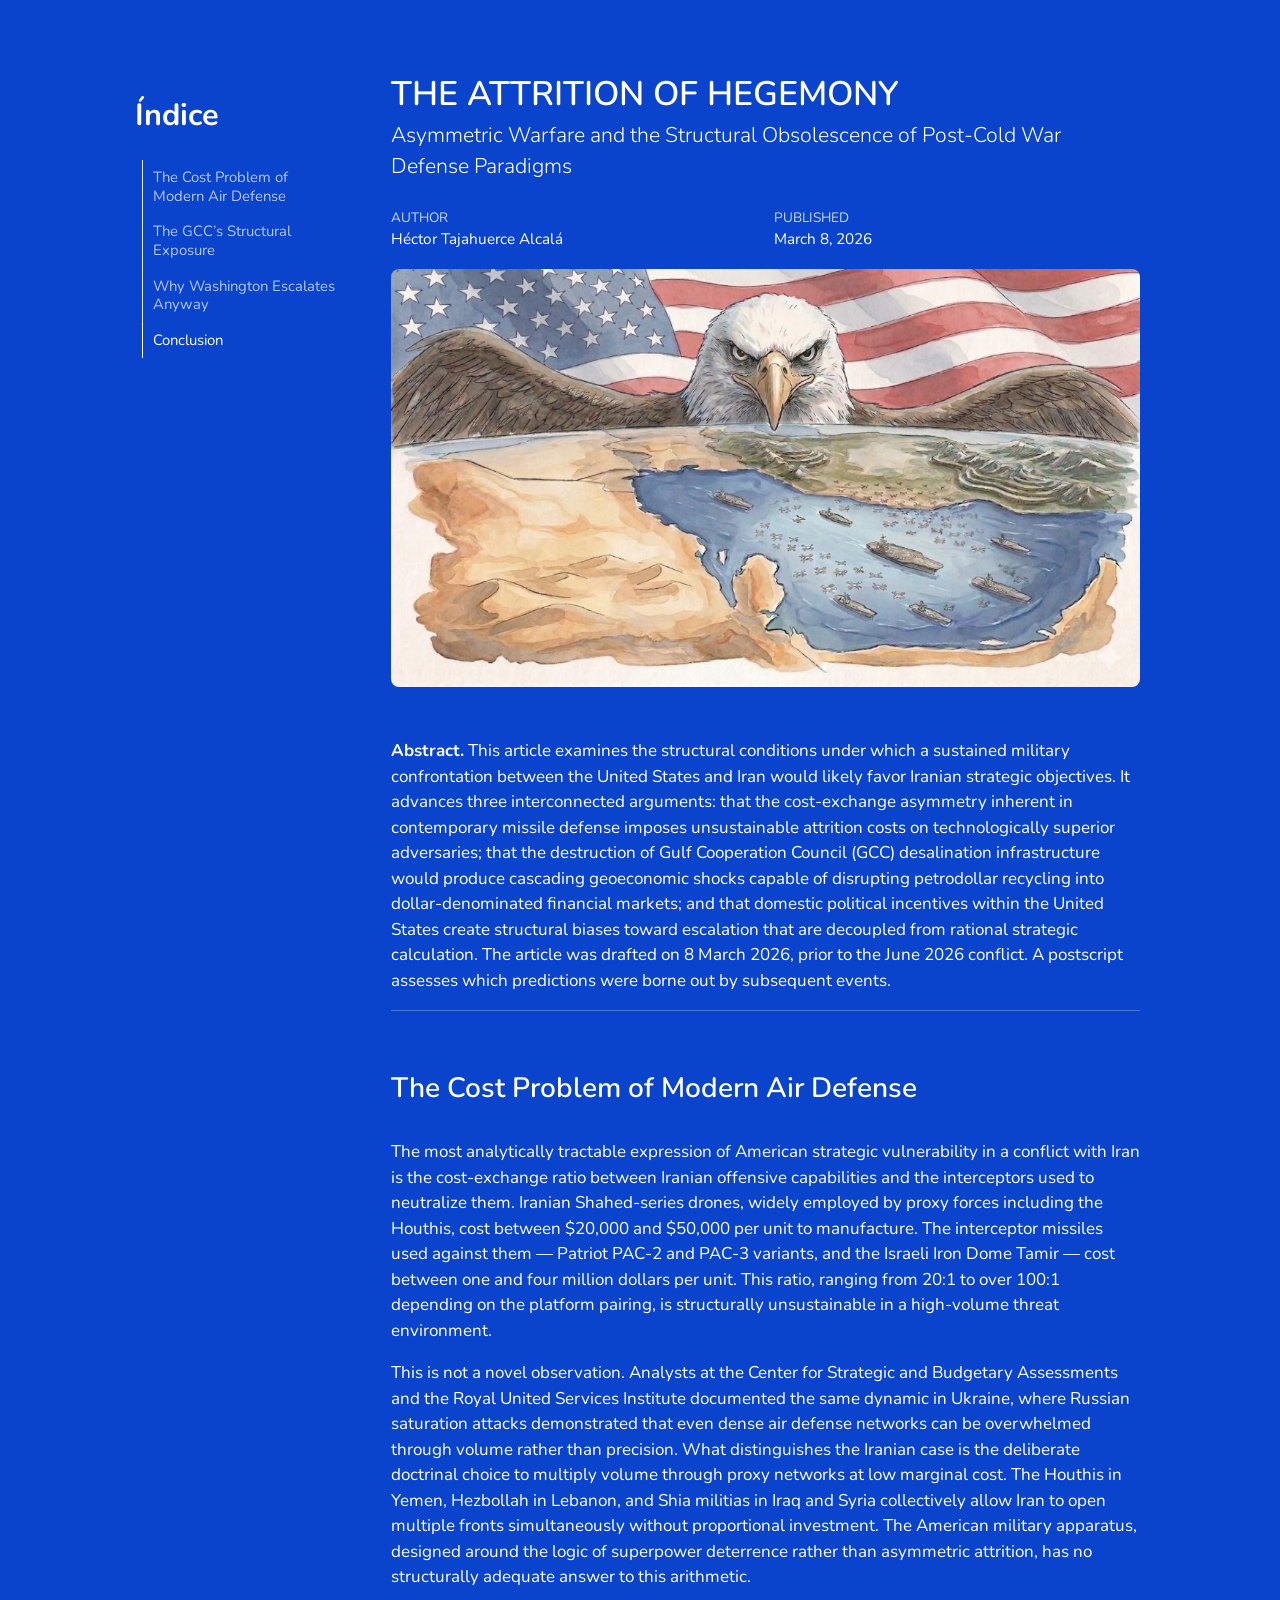
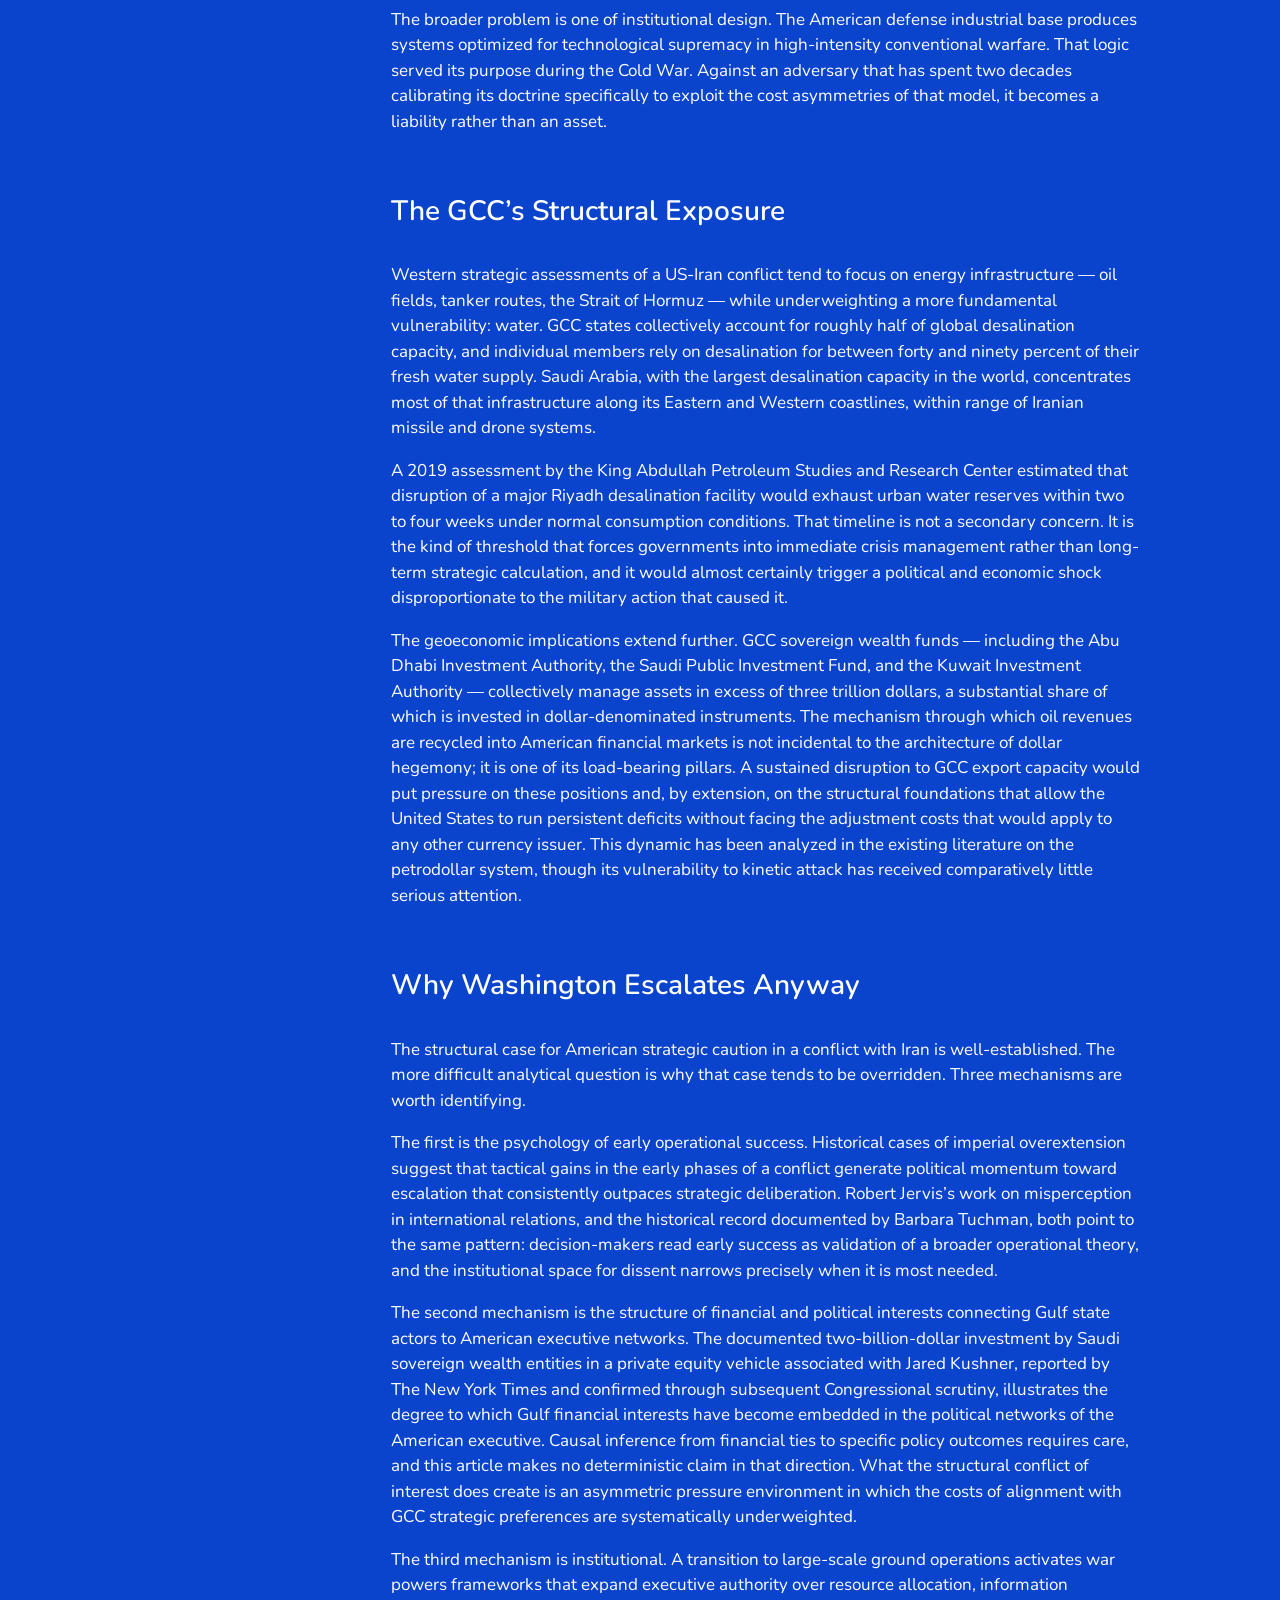
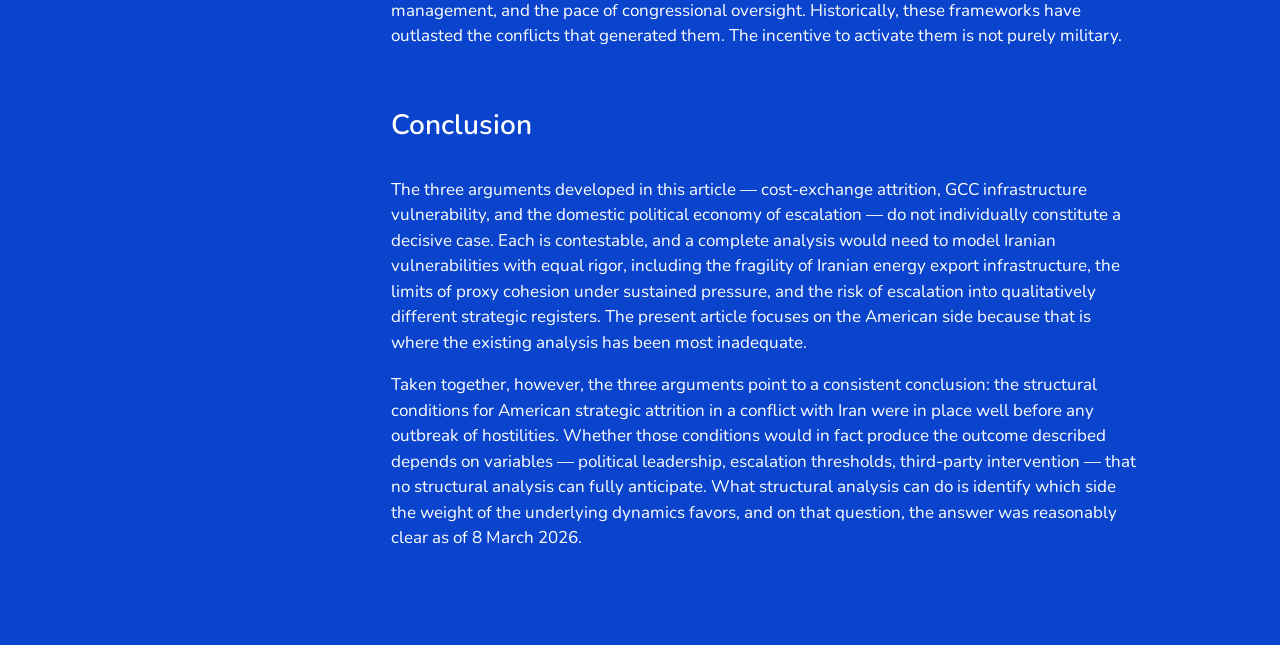
==== commit 9d552650: "Move back button to TOC sidebar" ====
--- a/docs/articulo_hegemony.html
+++ b/docs/articulo_hegemony.html
@@ -133,7 +133,6 @@
 </header>
 
 
-<p><a href="index.html" class="text-light text-decoration-none d-inline-block mb-4" style="font-size: 1.1rem; transition: opacity 0.2s; opacity: 0.8;" onmouseover="this.style.opacity='1'" onmouseout="this.style.opacity='0.8'"> <i class="bi bi-arrow-left"></i> Volver al portfolio </a></p>
 <p><img src="portada_articulo_hero.jpg" class="img-fluid" style="width: 100%; border-radius: 8px; margin-bottom: 2rem;"></p>
 <p><strong>Abstract.</strong> This article examines the structural conditions under which a sustained military confrontation between the United States and Iran would likely favor Iranian strategic objectives. It advances three interconnected arguments: that the cost-exchange asymmetry inherent in contemporary missile defense imposes unsustainable attrition costs on technologically superior adversaries; that the destruction of Gulf Cooperation Council (GCC) desalination infrastructure would produce cascading geoeconomic shocks capable of disrupting petrodollar recycling into dollar-denominated financial markets; and that domestic political incentives within the United States create structural biases toward escalation that are decoupled from rational strategic calculation. The article was drafted on 8 March 2026, prior to the June 2026 conflict. A postscript assesses which predictions were borne out by subsequent events.</p>
 <hr>
@@ -160,6 +159,16 @@
 <h2 class="anchored" data-anchor-id="conclusion">Conclusion</h2>
 <p>The three arguments developed in this article — cost-exchange attrition, GCC infrastructure vulnerability, and the domestic political economy of escalation — do not individually constitute a decisive case. Each is contestable, and a complete analysis would need to model Iranian vulnerabilities with equal rigor, including the fragility of Iranian energy export infrastructure, the limits of proxy cohesion under sustained pressure, and the risk of escalation into qualitatively different strategic registers. The present article focuses on the American side because that is where the existing analysis has been most inadequate.</p>
 <p>Taken together, however, the three arguments point to a consistent conclusion: the structural conditions for American strategic attrition in a conflict with Iran were in place well before any outbreak of hostilities. Whether those conditions would in fact produce the outcome described depends on variables — political leadership, escalation thresholds, third-party intervention — that no structural analysis can fully anticipate. What structural analysis can do is identify which side the weight of the underlying dynamics favors, and on that question, the answer was reasonably clear as of 8 March 2026.</p>
+<script>
+document.addEventListener("DOMContentLoaded", function() {
+  const toc = document.querySelector('#TOC');
+  if (toc) {
+    const backBtn = document.createElement('div');
+    backBtn.innerHTML = '<br><hr style="border-color: rgba(255,255,255,0.2);"><a href="index.html" class="text-light text-decoration-none d-inline-block mt-2" style="font-size: 1.1rem; transition: opacity 0.2s; opacity: 0.8;" onmouseover="this.style.opacity=\\'1\\'" onmouseout="this.style.opacity=\\'0.8\\'"><i class="bi bi-arrow-left"></i> Portfolio</a>';
+    toc.appendChild(backBtn);
+  }
+});
+</script>
 
 
 </section>
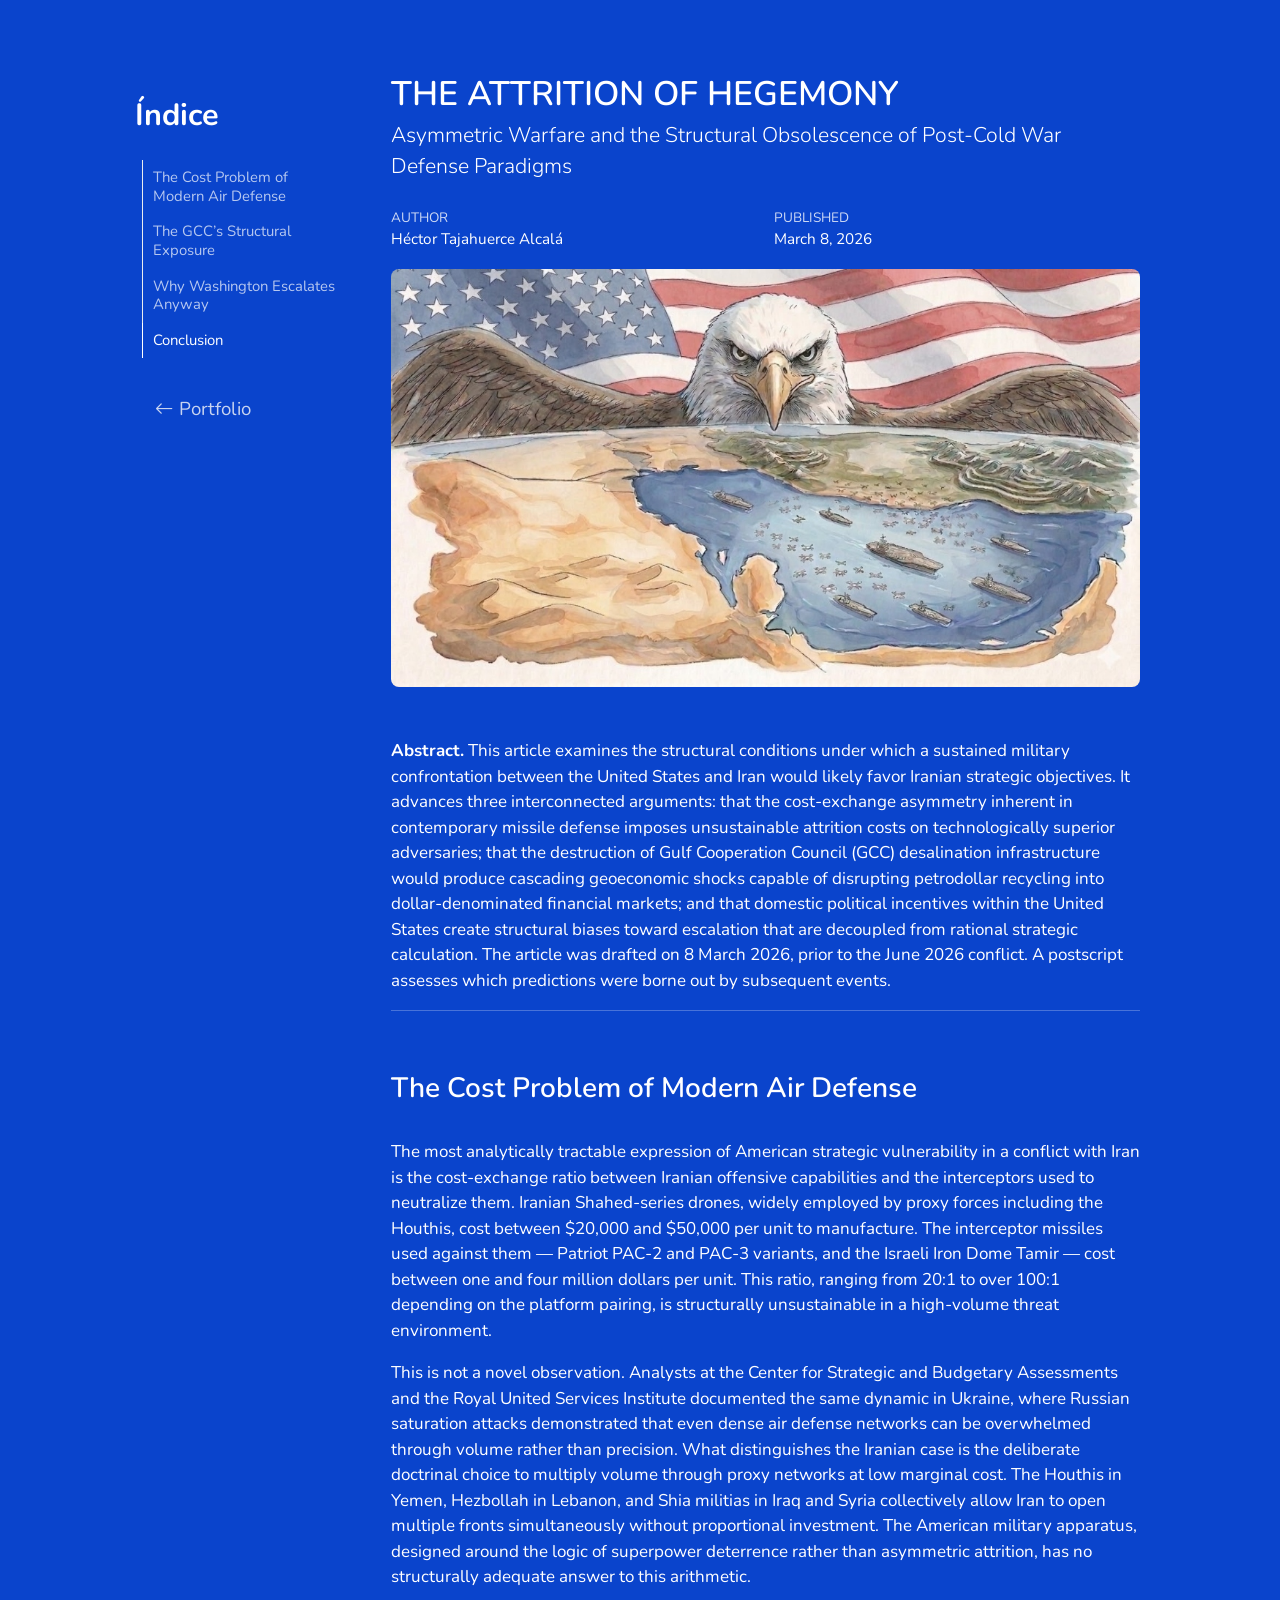
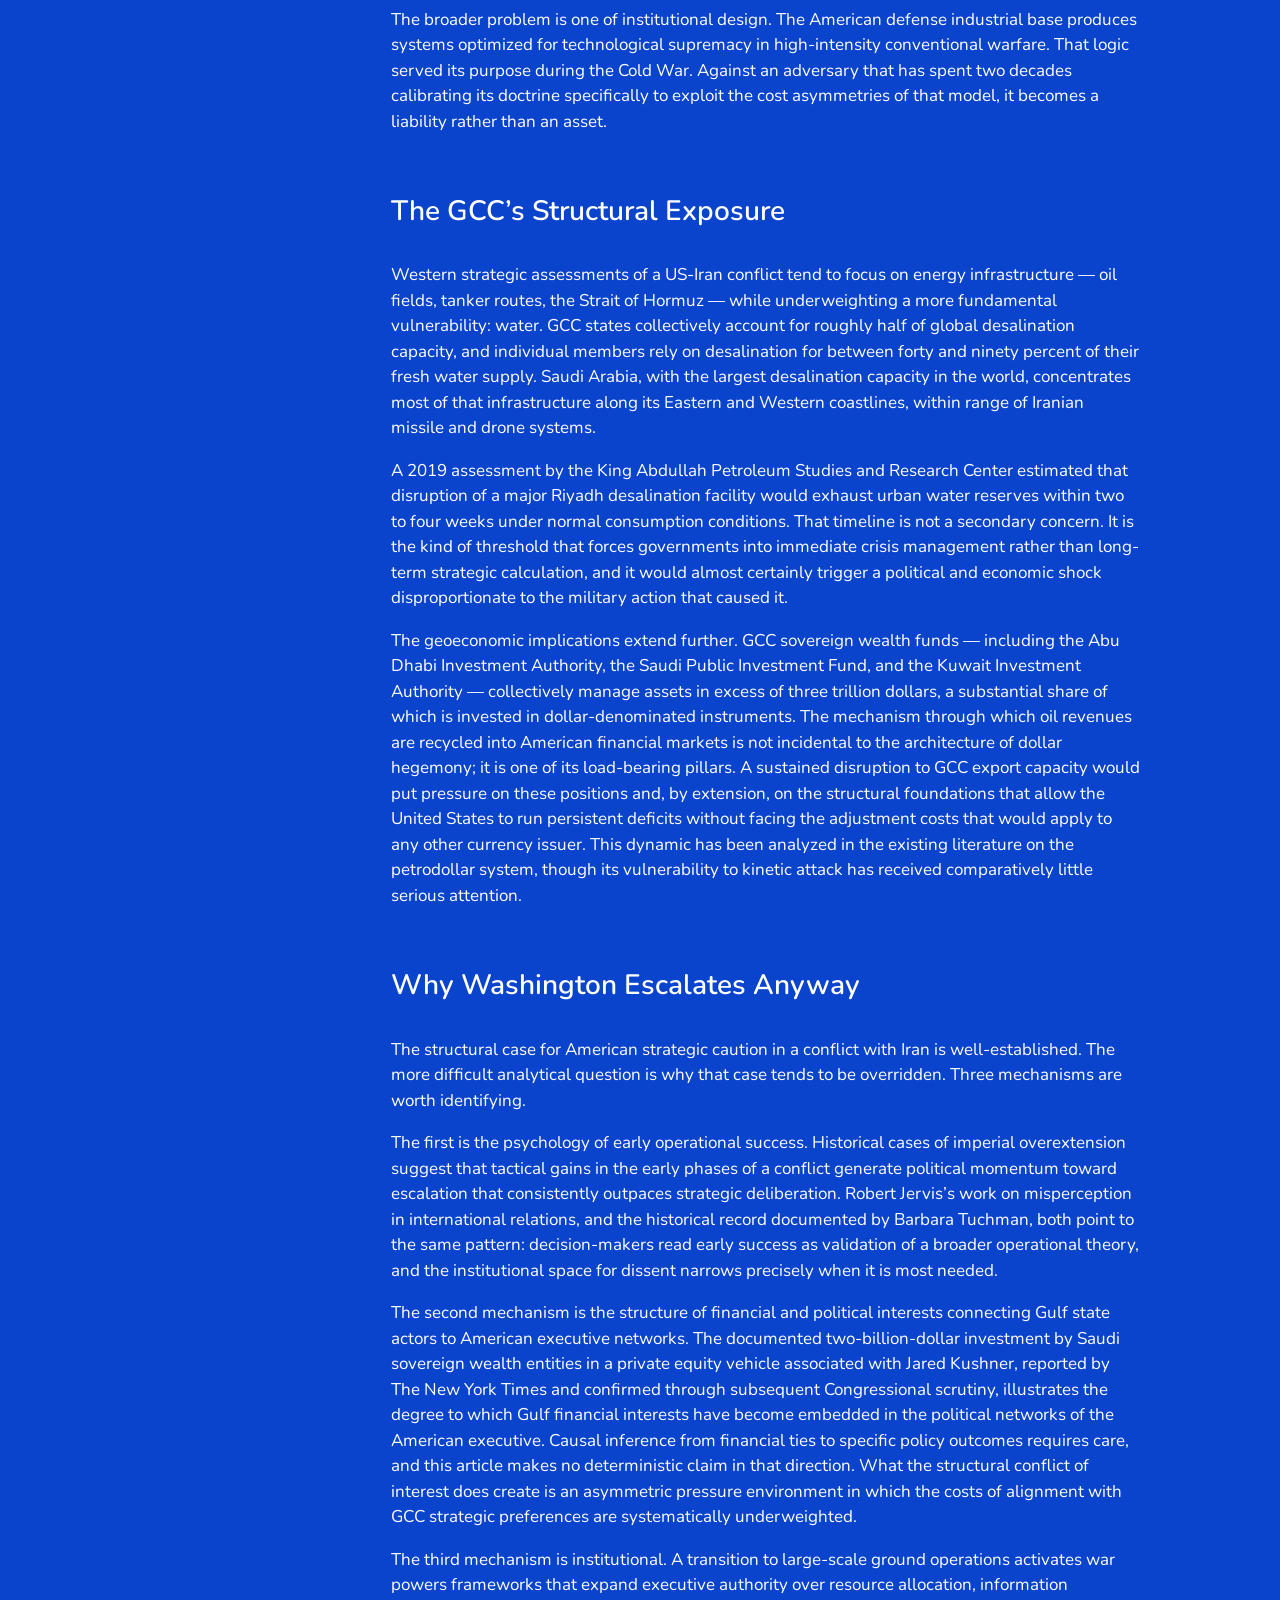
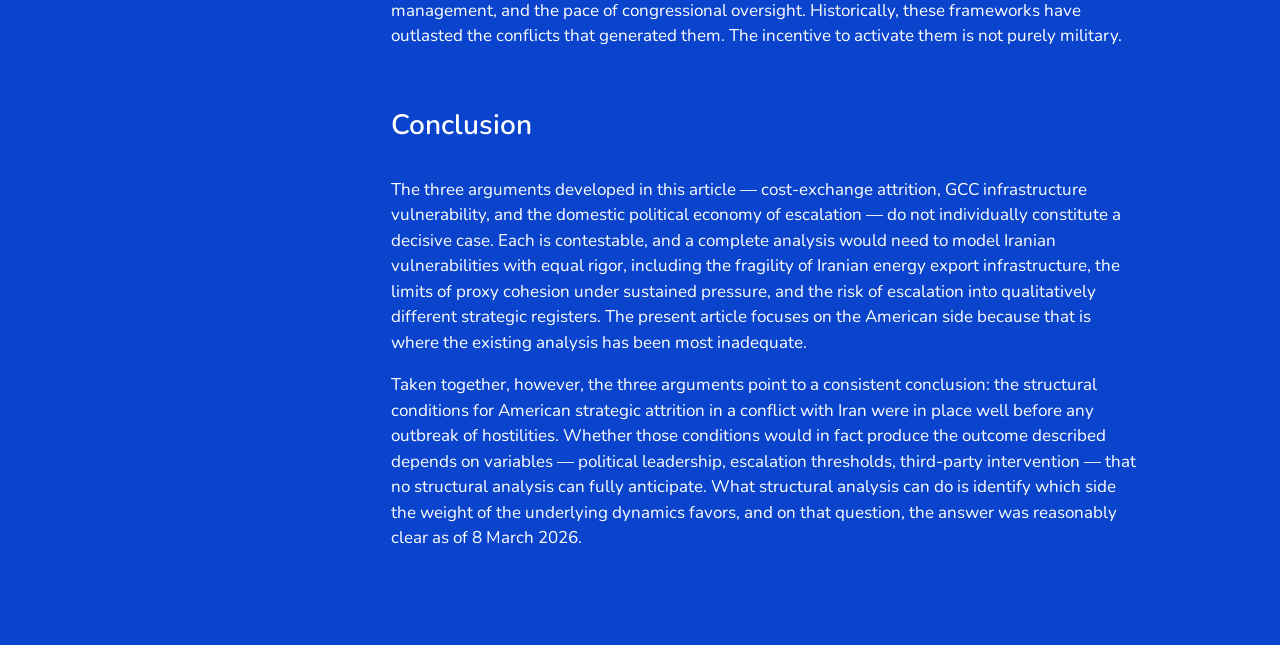
==== commit f92d614d: "Fix JS back button in left sidebar" ====
--- a/docs/articulo_hegemony.html
+++ b/docs/articulo_hegemony.html
@@ -161,11 +161,13 @@
 <p>Taken together, however, the three arguments point to a consistent conclusion: the structural conditions for American strategic attrition in a conflict with Iran were in place well before any outbreak of hostilities. Whether those conditions would in fact produce the outcome described depends on variables — political leadership, escalation thresholds, third-party intervention — that no structural analysis can fully anticipate. What structural analysis can do is identify which side the weight of the underlying dynamics favors, and on that question, the answer was reasonably clear as of 8 March 2026.</p>
 <script>
 document.addEventListener("DOMContentLoaded", function() {
-  const toc = document.querySelector('#TOC');
-  if (toc) {
-    const backBtn = document.createElement('div');
-    backBtn.innerHTML = '<br><hr style="border-color: rgba(255,255,255,0.2);"><a href="index.html" class="text-light text-decoration-none d-inline-block mt-2" style="font-size: 1.1rem; transition: opacity 0.2s; opacity: 0.8;" onmouseover="this.style.opacity=\\'1\\'" onmouseout="this.style.opacity=\\'0.8\\'"><i class="bi bi-arrow-left"></i> Portfolio</a>';
-    toc.appendChild(backBtn);
+  const sidebar = document.querySelector('#quarto-sidebar');
+  if (sidebar) {
+    const btn = document.createElement('div');
+    btn.style.paddingLeft = '20px';
+    btn.style.paddingTop = '20px';
+    btn.innerHTML = `<a href="index.html" class="text-light text-decoration-none d-inline-block" style="font-size: 1.1rem; opacity: 0.8; transition: opacity 0.2s;" onmouseover="this.style.opacity='1'" onmouseout="this.style.opacity='0.8'"><i class="bi bi-arrow-left"></i> Portfolio</a>`;
+    sidebar.appendChild(btn);
   }
 });
 </script>
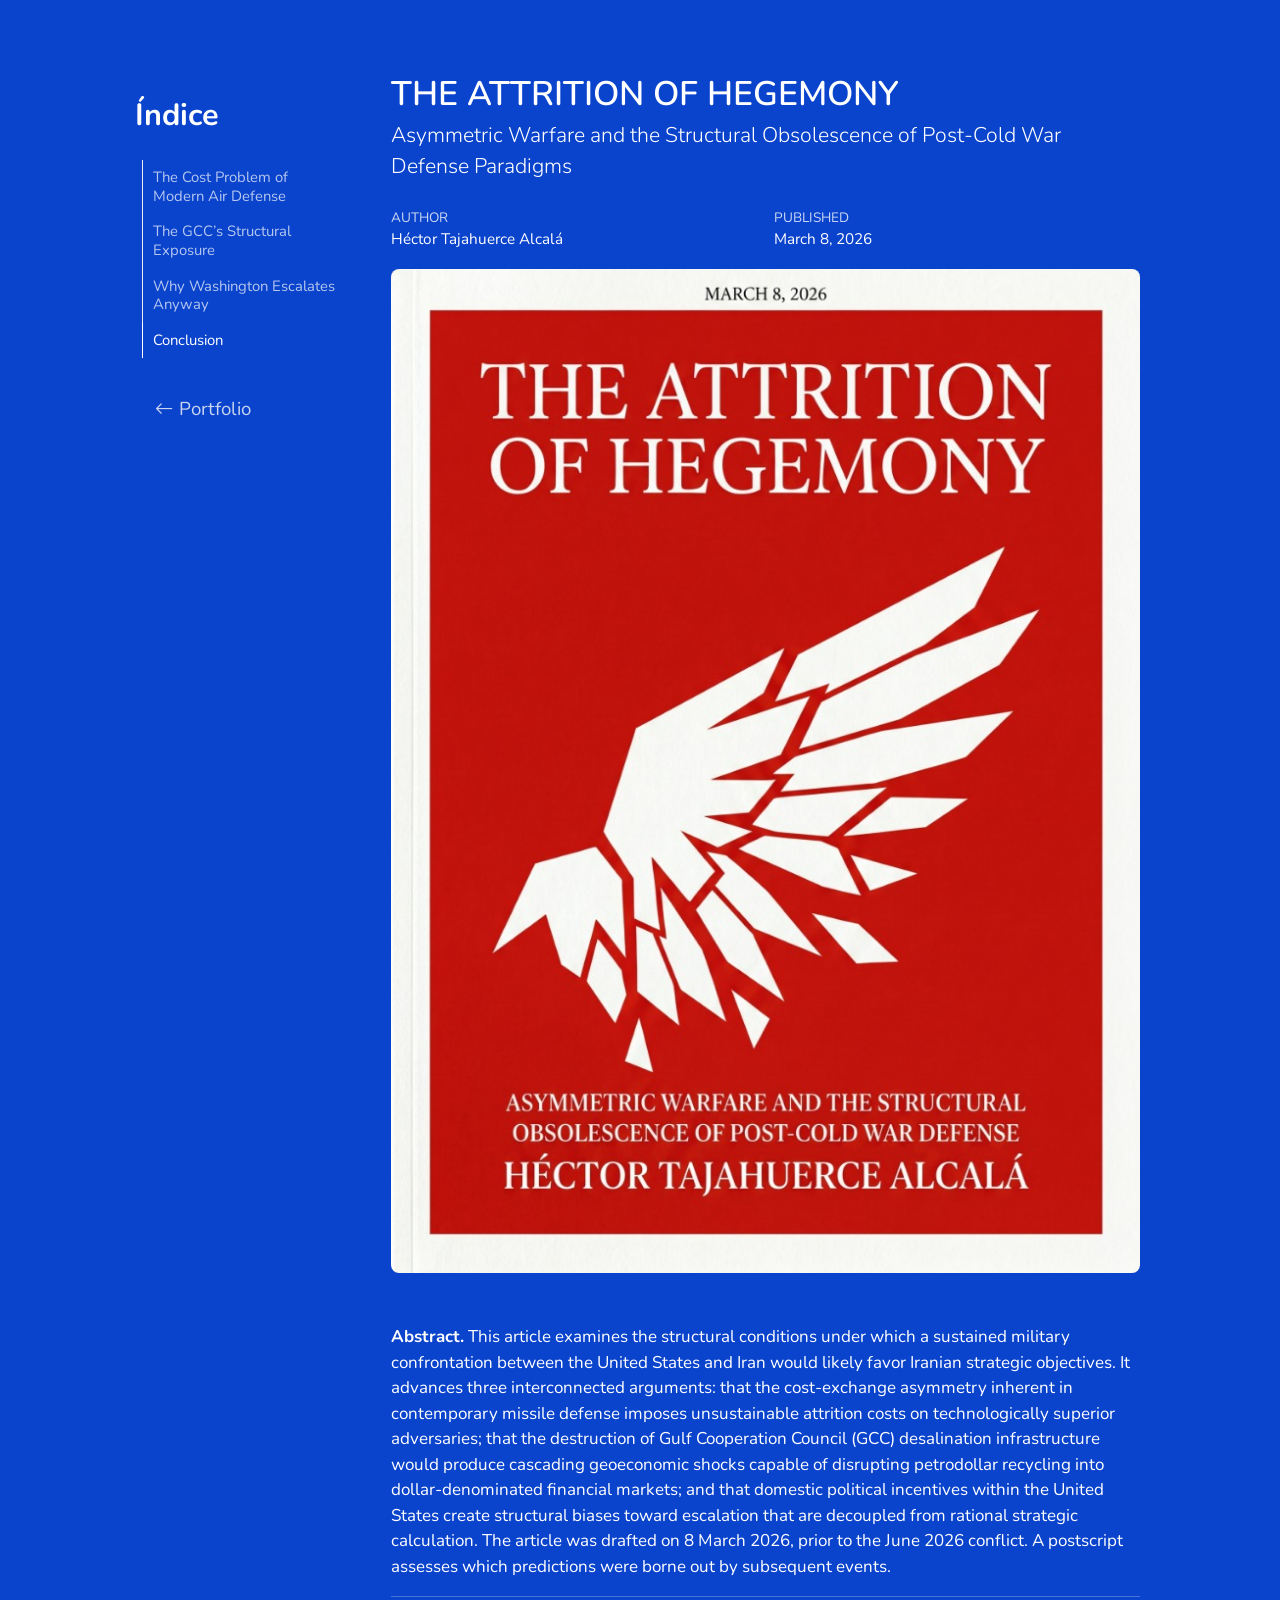
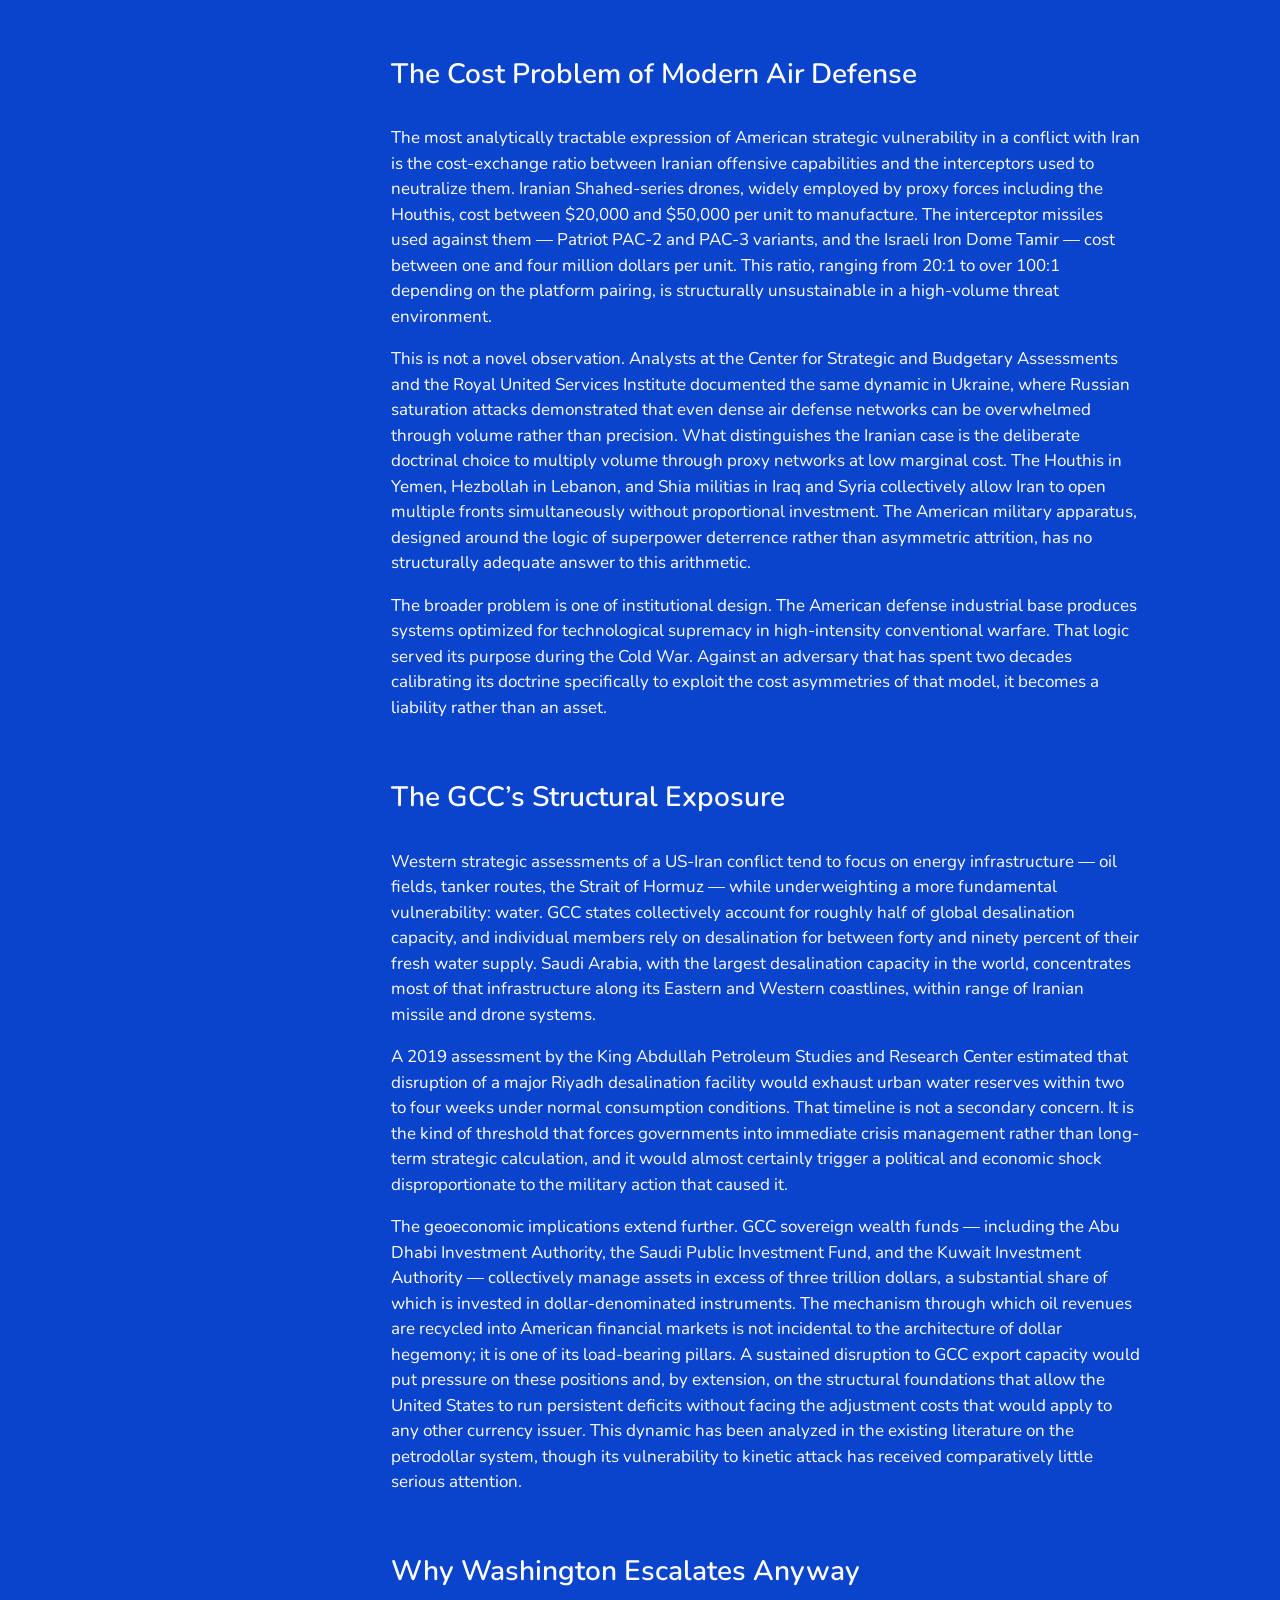
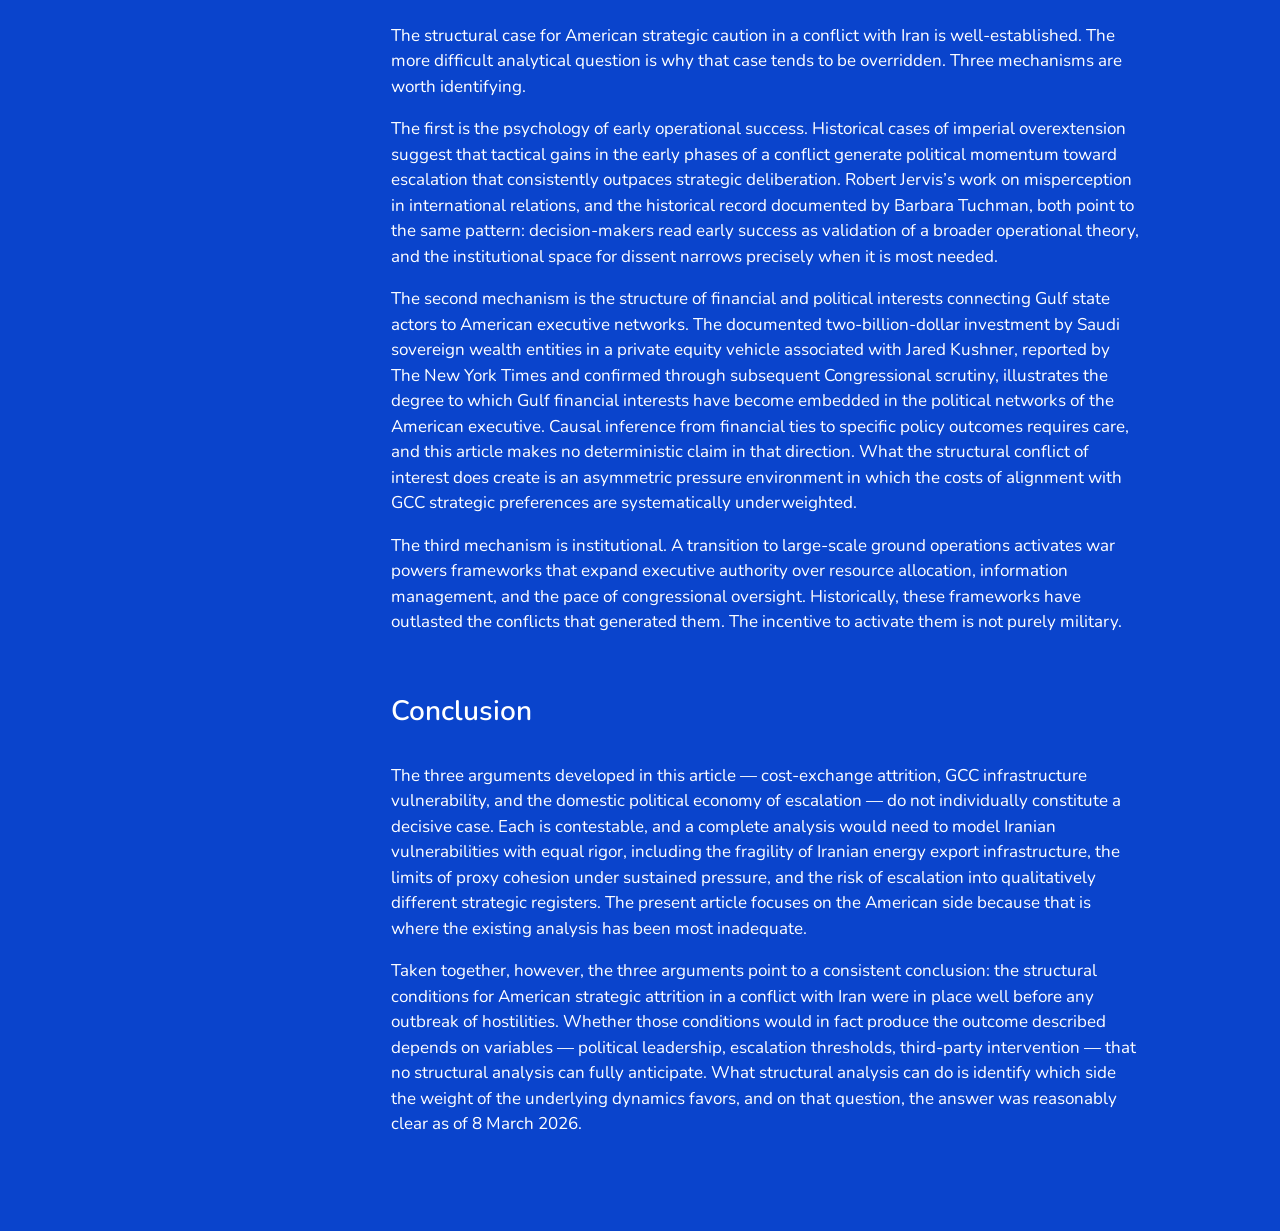
==== commit f87b2ac6: "Update cover image to red variant for card and article" ====
--- a/docs/articulo_hegemony.html
+++ b/docs/articulo_hegemony.html
@@ -133,7 +133,7 @@
 </header>
 
 
-<p><img src="portada_articulo_hero.jpg" class="img-fluid" style="width: 100%; border-radius: 8px; margin-bottom: 2rem;"></p>
+<p><img src="portada_articulo_nueva.jpg" class="img-fluid" style="width: 100%; border-radius: 8px; margin-bottom: 2rem;"></p>
 <p><strong>Abstract.</strong> This article examines the structural conditions under which a sustained military confrontation between the United States and Iran would likely favor Iranian strategic objectives. It advances three interconnected arguments: that the cost-exchange asymmetry inherent in contemporary missile defense imposes unsustainable attrition costs on technologically superior adversaries; that the destruction of Gulf Cooperation Council (GCC) desalination infrastructure would produce cascading geoeconomic shocks capable of disrupting petrodollar recycling into dollar-denominated financial markets; and that domestic political incentives within the United States create structural biases toward escalation that are decoupled from rational strategic calculation. The article was drafted on 8 March 2026, prior to the June 2026 conflict. A postscript assesses which predictions were borne out by subsequent events.</p>
 <hr>
 <section id="the-cost-problem-of-modern-air-defense" class="level2">
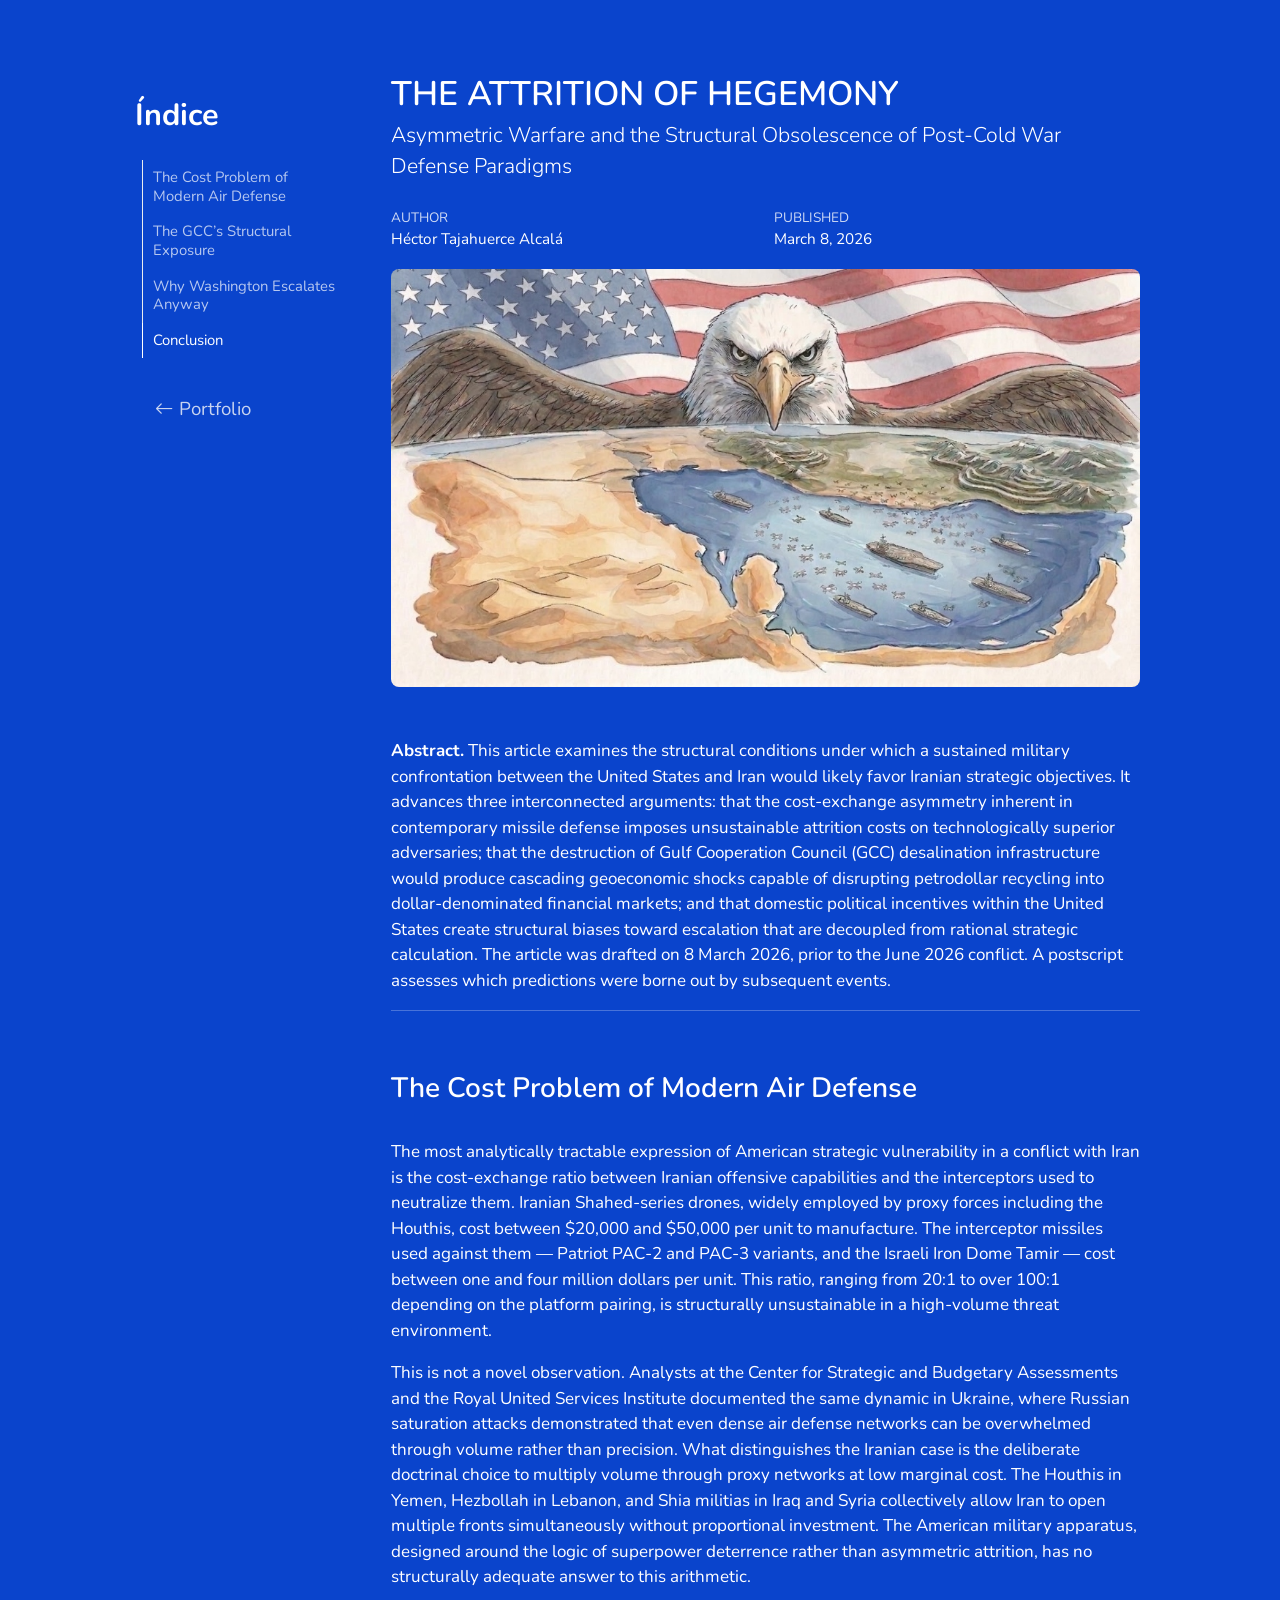
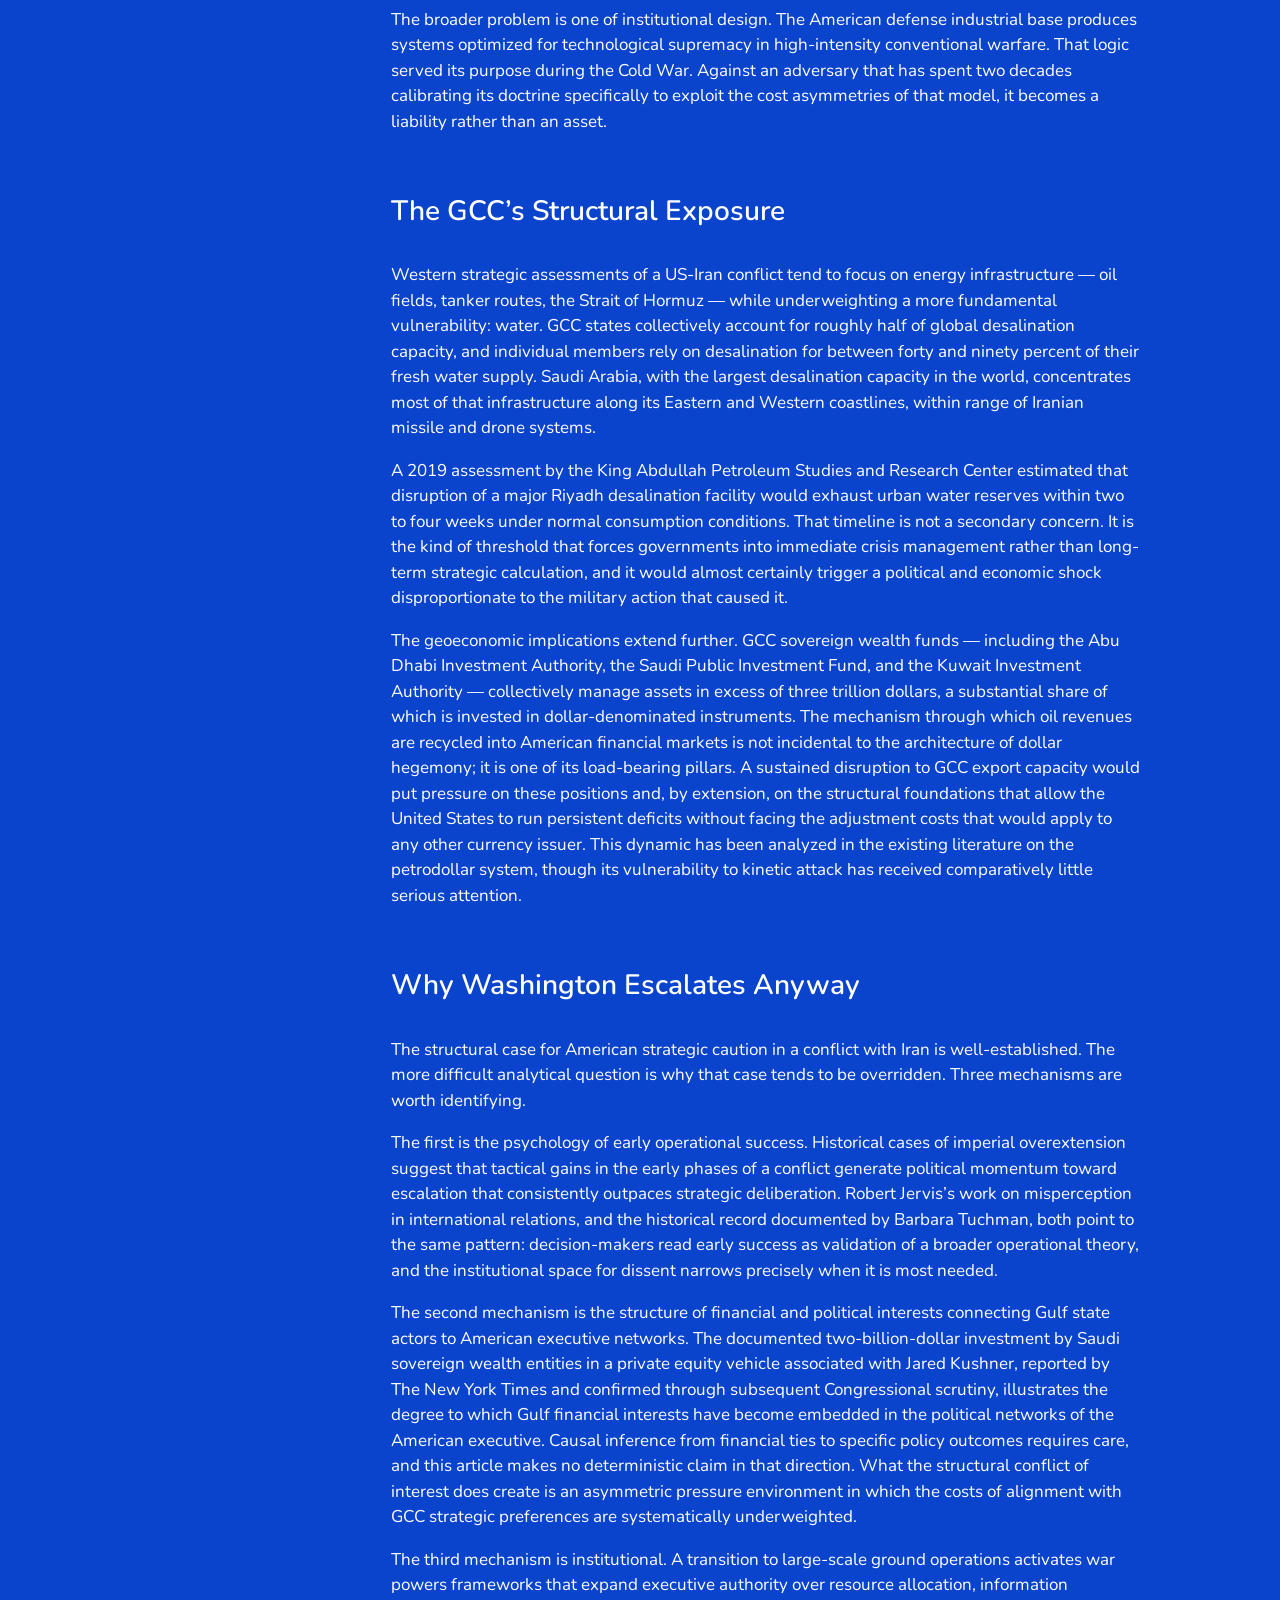
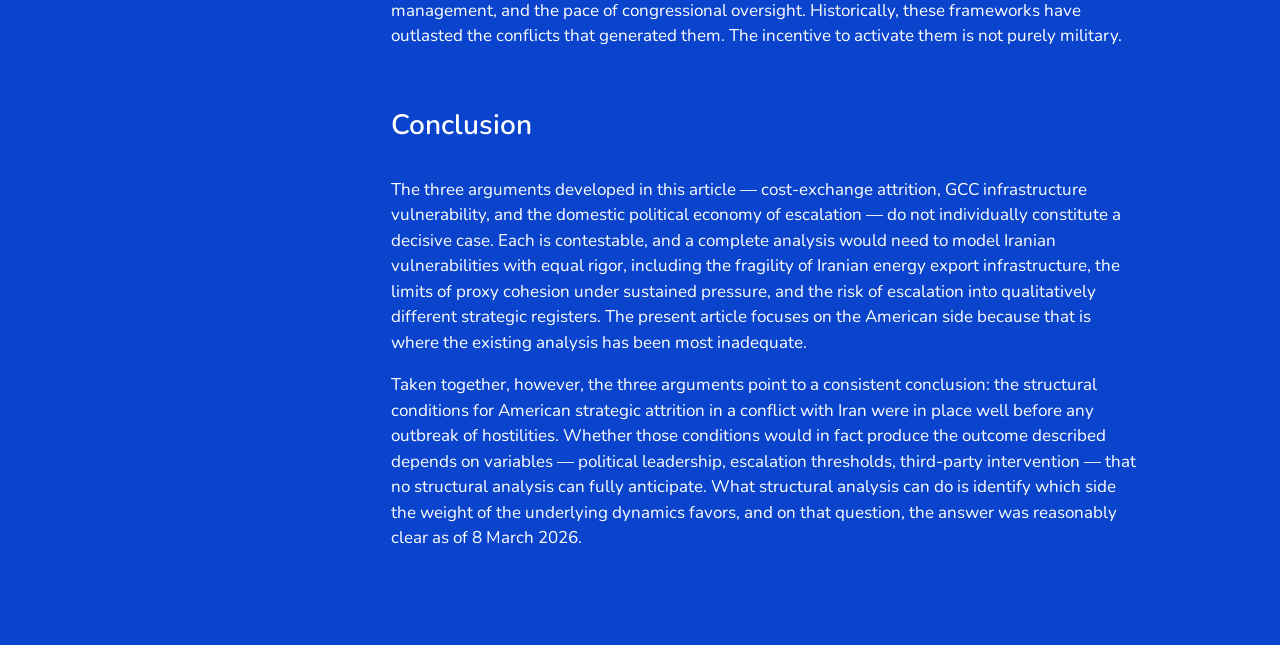
==== commit 17ee4f16: "Revert article header to landscape eagle" ====
--- a/docs/articulo_hegemony.html
+++ b/docs/articulo_hegemony.html
@@ -133,7 +133,7 @@
 </header>
 
 
-<p><img src="portada_articulo_nueva.jpg" class="img-fluid" style="width: 100%; border-radius: 8px; margin-bottom: 2rem;"></p>
+<p><img src="portada_articulo_hero.jpg" class="img-fluid" style="width: 100%; border-radius: 8px; margin-bottom: 2rem;"></p>
 <p><strong>Abstract.</strong> This article examines the structural conditions under which a sustained military confrontation between the United States and Iran would likely favor Iranian strategic objectives. It advances three interconnected arguments: that the cost-exchange asymmetry inherent in contemporary missile defense imposes unsustainable attrition costs on technologically superior adversaries; that the destruction of Gulf Cooperation Council (GCC) desalination infrastructure would produce cascading geoeconomic shocks capable of disrupting petrodollar recycling into dollar-denominated financial markets; and that domestic political incentives within the United States create structural biases toward escalation that are decoupled from rational strategic calculation. The article was drafted on 8 March 2026, prior to the June 2026 conflict. A postscript assesses which predictions were borne out by subsequent events.</p>
 <hr>
 <section id="the-cost-problem-of-modern-air-defense" class="level2">
